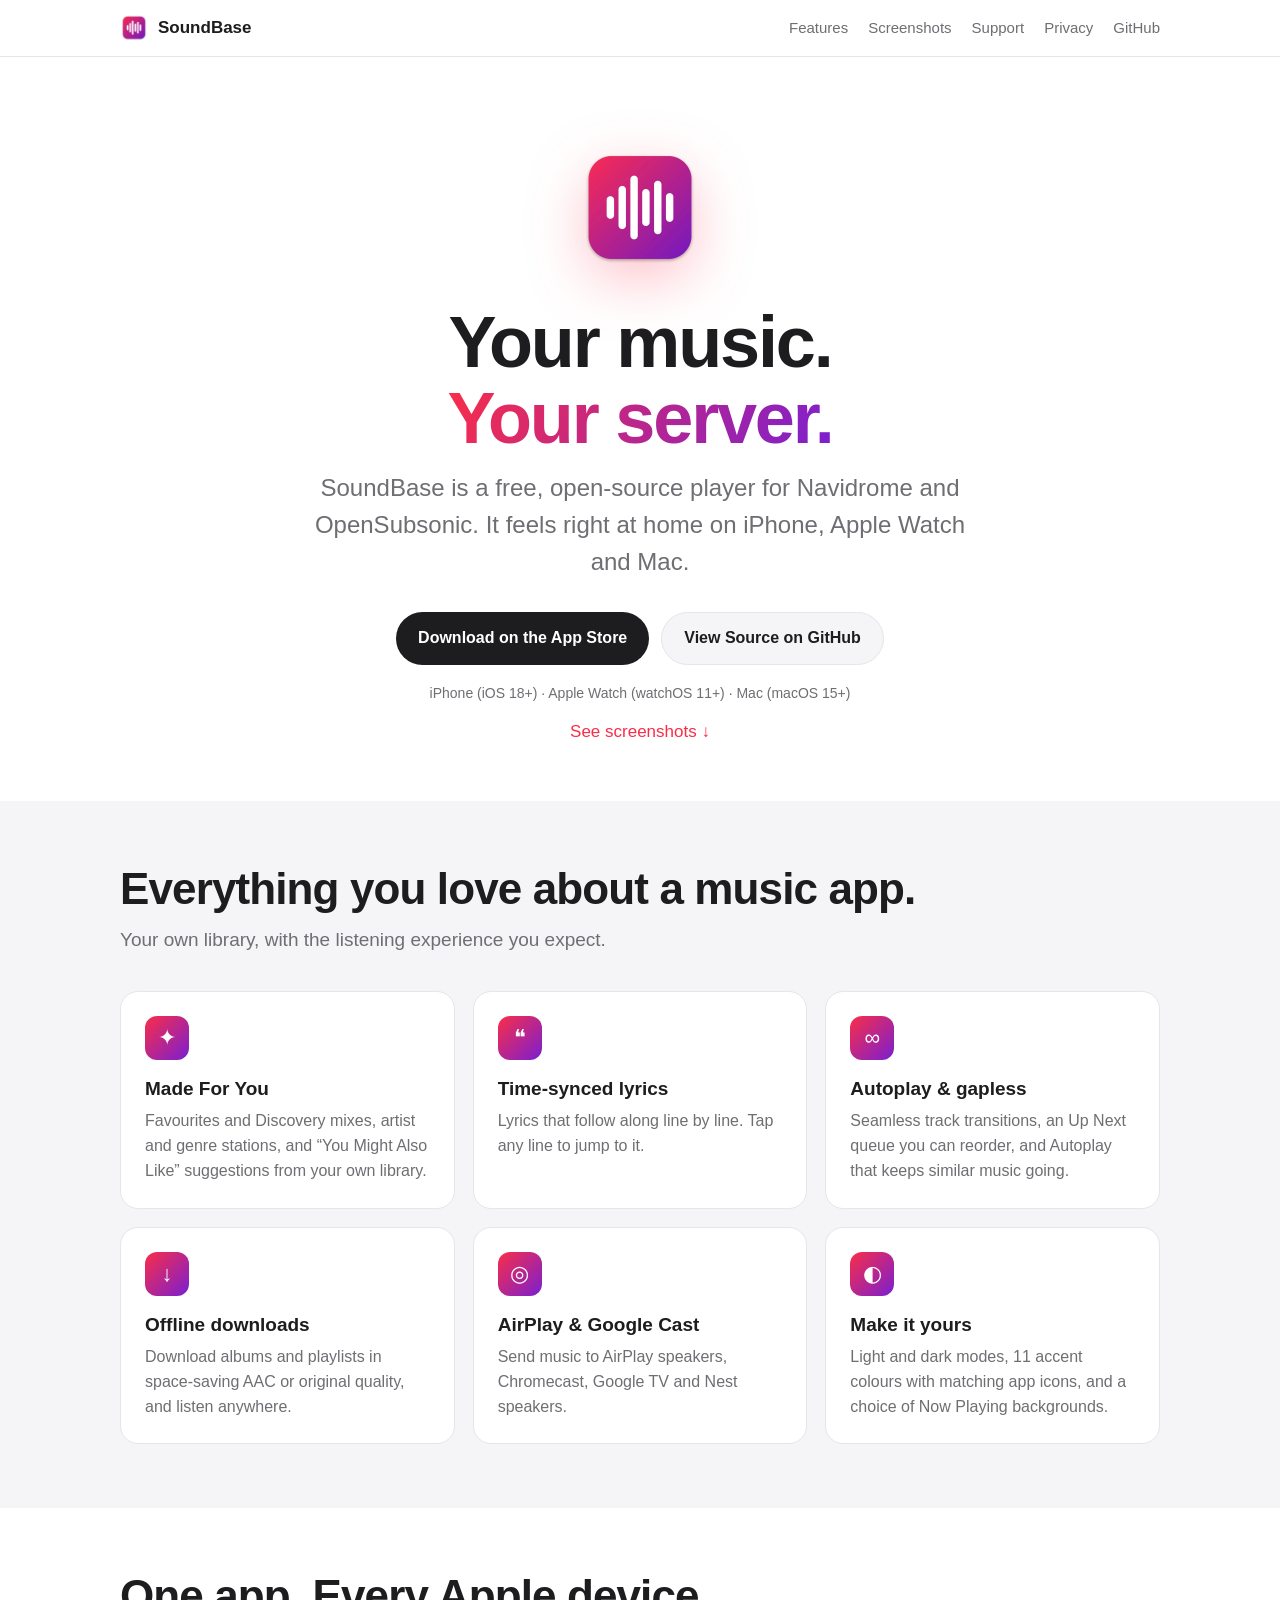
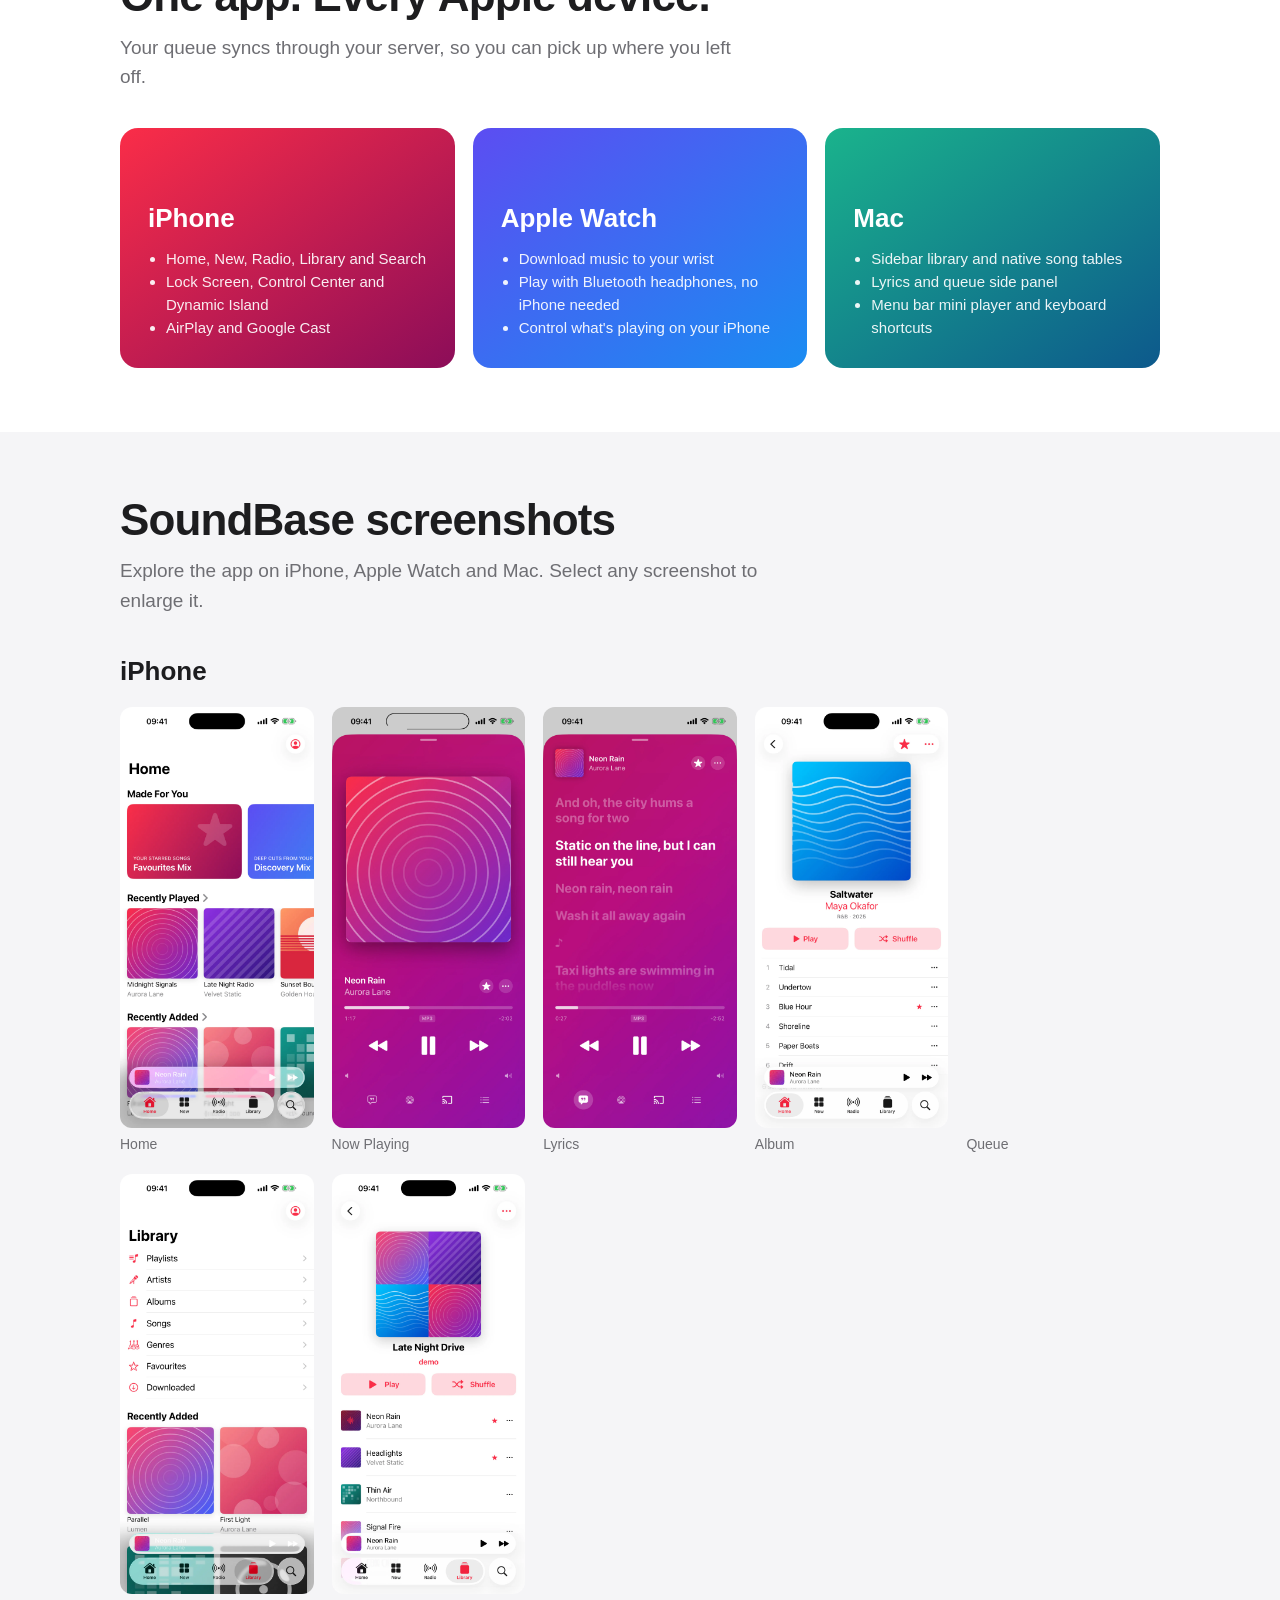
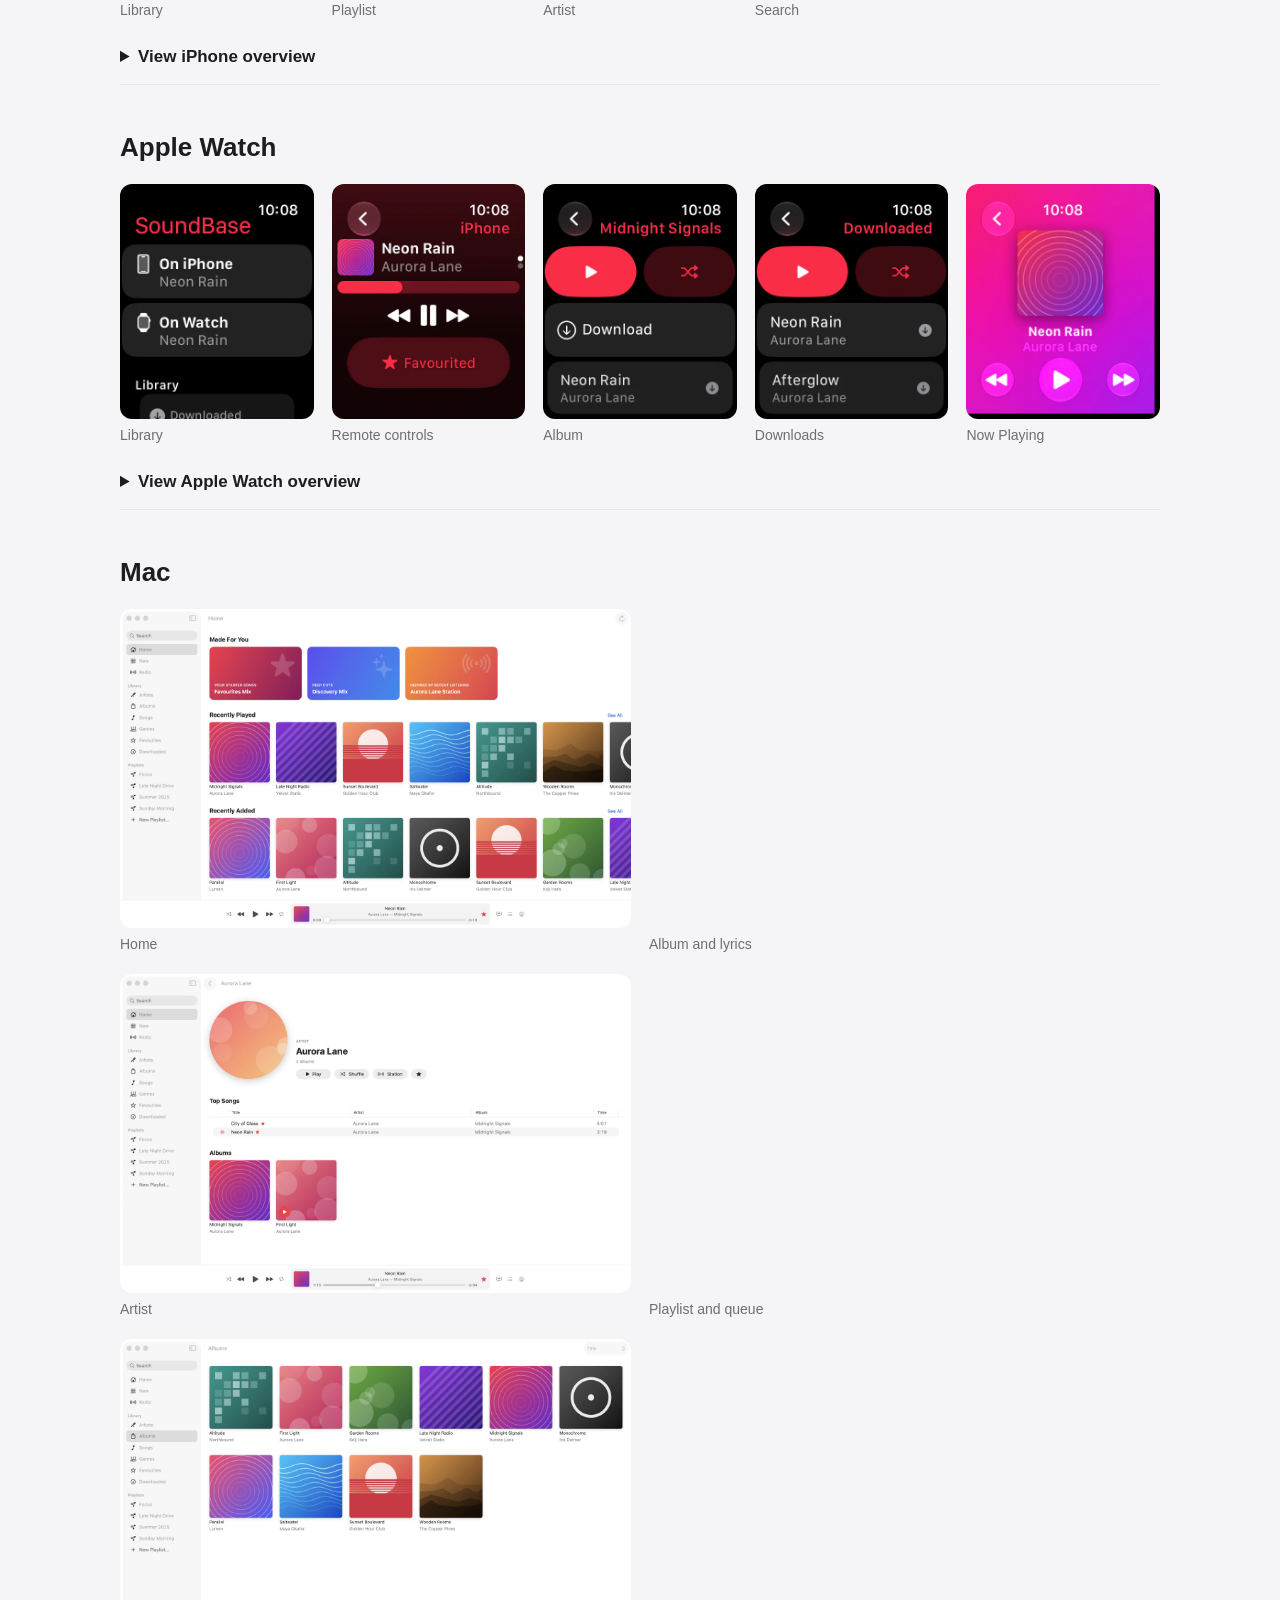
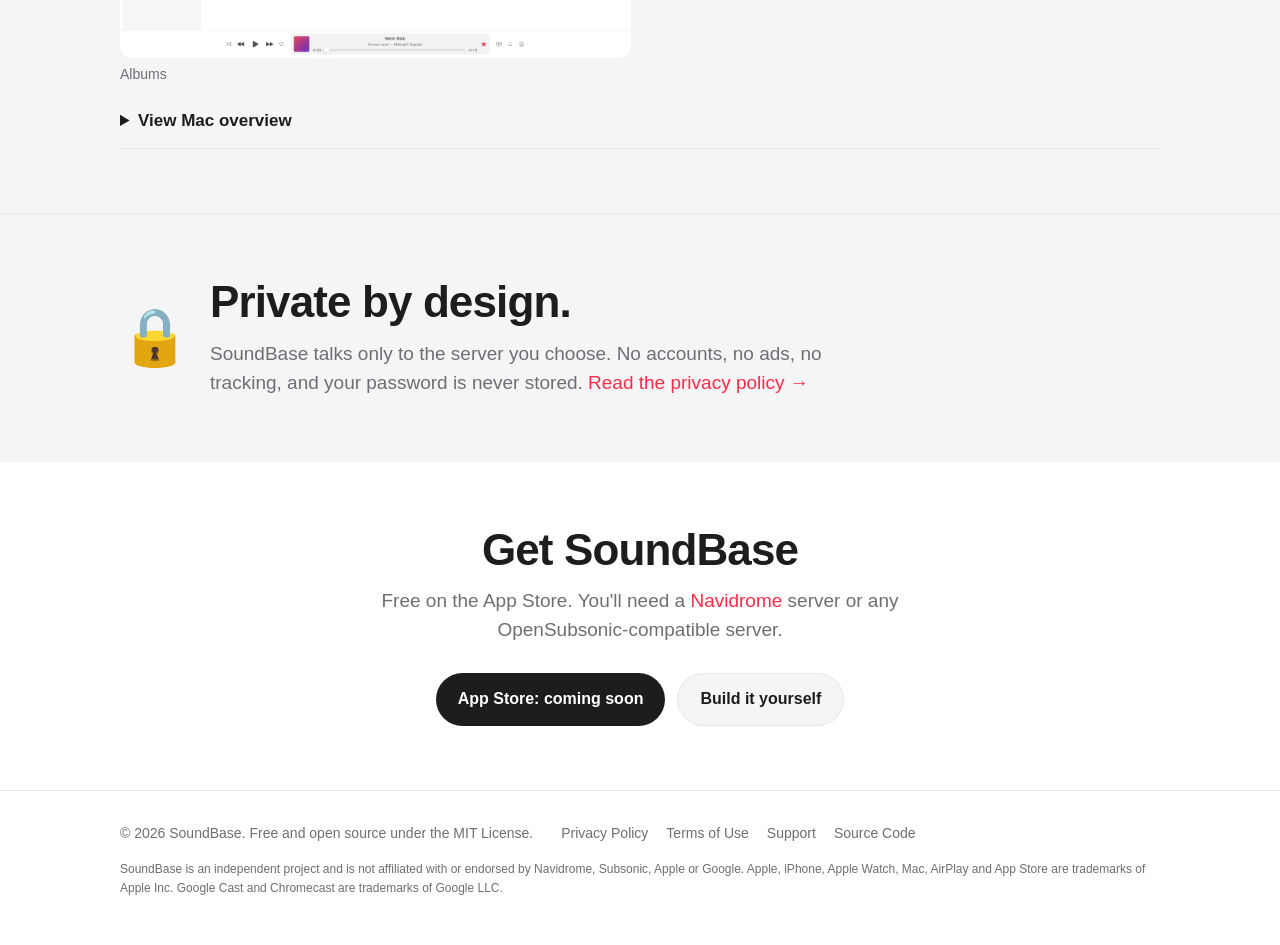
==== docs/index.html @ 0d31685b "Add SoundBase screenshots to the GitHub Pages site" ====
<!doctype html>
<html lang="en">
<head>
<meta charset="utf-8">
<meta name="viewport" content="width=device-width, initial-scale=1">
<title>SoundBase — Your Navidrome music, beautifully</title>
<meta name="description" content="A free, open-source music player for Navidrome and OpenSubsonic servers on iPhone, Apple Watch and Mac.">
<meta property="og:title" content="SoundBase — Your Navidrome music, beautifully">
<meta property="og:description" content="A free, open-source music player for Navidrome and OpenSubsonic servers on iPhone, Apple Watch and Mac.">
<meta property="og:image" content="assets/icon.png">
<link rel="icon" href="assets/favicon.png">
<link rel="apple-touch-icon" href="assets/icon.png">
<link rel="stylesheet" href="assets/style.css">
</head>
<body>
<header class="nav"><div class="wrap">
  <a class="brand" href="index.html"><img src="assets/icon.png" alt="">SoundBase</a>
  <nav class="links">
    <a href="index.html#features" class="hide-sm">Features</a>
    <a href="index.html#screenshots" class="hide-sm">Screenshots</a>
    <a href="support.html">Support</a>
    <a href="privacy.html">Privacy</a>
    <a href="https://github.com/werket-werk/SoundBase">GitHub</a>
  </nav>
</div></header>
<main>

<section class="hero"><div class="wrap">
  <img class="app-icon" src="assets/icon.png" alt="SoundBase app icon">
  <h1>Your music.<br><span>Your server.</span></h1>
  <p class="lede">SoundBase is a free, open-source player for Navidrome and OpenSubsonic. It feels right at home on iPhone, Apple Watch and Mac.</p>
  <div class="buttons">
    <a class="btn primary" href="#download">Download on the App Store</a>
    <a class="btn secondary" href="https://github.com/werket-werk/SoundBase">View Source on GitHub</a>
  </div>
  <p class="platforms">iPhone (iOS 18+) · Apple Watch (watchOS 11+) · Mac (macOS 15+)</p>
  <a href="#screenshots">See screenshots ↓</a>
</div></section>

<section id="features" class="soft"><div class="wrap">
  <h2>Everything you love about a music app.</h2>
  <p class="section-lede">Your own library, with the listening experience you expect.</p>
  <div class="grid">
    <div class="card"><div class="ico">✦</div><h3>Made For You</h3><p>Favourites and Discovery mixes, artist and genre stations, and “You Might Also Like” suggestions from your own library.</p></div>
    <div class="card"><div class="ico">❝</div><h3>Time-synced lyrics</h3><p>Lyrics that follow along line by line. Tap any line to jump to it.</p></div>
    <div class="card"><div class="ico">∞</div><h3>Autoplay &amp; gapless</h3><p>Seamless track transitions, an Up Next queue you can reorder, and Autoplay that keeps similar music going.</p></div>
    <div class="card"><div class="ico">↓</div><h3>Offline downloads</h3><p>Download albums and playlists in space-saving AAC or original quality, and listen anywhere.</p></div>
    <div class="card"><div class="ico">◎</div><h3>AirPlay &amp; Google Cast</h3><p>Send music to AirPlay speakers, Chromecast, Google TV and Nest speakers.</p></div>
    <div class="card"><div class="ico">◐</div><h3>Make it yours</h3><p>Light and dark modes, 11 accent colours with matching app icons, and a choice of Now Playing backgrounds.</p></div>
  </div>
</div></section>

<section><div class="wrap">
  <h2>One app. Every Apple device.</h2>
  <p class="section-lede">Your queue syncs through your server, so you can pick up where you left off.</p>
  <div class="devices">
    <div class="device phone"><h3>iPhone</h3><ul><li>Home, New, Radio, Library and Search</li><li>Lock Screen, Control Center and Dynamic Island</li><li>AirPlay and Google Cast</li></ul></div>
    <div class="device watch"><h3>Apple Watch</h3><ul><li>Download music to your wrist</li><li>Play with Bluetooth headphones, no iPhone needed</li><li>Control what's playing on your iPhone</li></ul></div>
    <div class="device mac"><h3>Mac</h3><ul><li>Sidebar library and native song tables</li><li>Lyrics and queue side panel</li><li>Menu bar mini player and keyboard shortcuts</li></ul></div>
  </div>
</div></section>

<section id="screenshots" class="soft"><div class="wrap">
  <h2>SoundBase screenshots</h2>
  <p class="section-lede">Explore the app on iPhone, Apple Watch and Mac. Select any screenshot to enlarge it.</p>
  <div class="screenshot-group">
    <h3>iPhone</h3>
    <div class="screenshot-grid screenshot-iphone">
      <figure>
        <a href="assets/screenshots/iphone/01-home.webp" aria-label="Enlarge Home on iPhone"><img src="assets/screenshots/iphone/01-home.webp" width="1320" height="2868" alt="Home on iPhone" loading="lazy" decoding="async"></a>
        <figcaption>Home</figcaption>
      </figure>
      <figure>
        <a href="assets/screenshots/iphone/02-now-playing.webp" aria-label="Enlarge Now Playing on iPhone"><img src="assets/screenshots/iphone/02-now-playing.webp" width="1320" height="2868" alt="Now Playing on iPhone" loading="lazy" decoding="async"></a>
        <figcaption>Now Playing</figcaption>
      </figure>
      <figure>
        <a href="assets/screenshots/iphone/03-lyrics.webp" aria-label="Enlarge Lyrics on iPhone"><img src="assets/screenshots/iphone/03-lyrics.webp" width="1320" height="2868" alt="Lyrics on iPhone" loading="lazy" decoding="async"></a>
        <figcaption>Lyrics</figcaption>
      </figure>
      <figure>
        <a href="assets/screenshots/iphone/04-album.webp" aria-label="Enlarge Album on iPhone"><img src="assets/screenshots/iphone/04-album.webp" width="1320" height="2868" alt="Album on iPhone" loading="lazy" decoding="async"></a>
        <figcaption>Album</figcaption>
      </figure>
      <figure>
        <a href="assets/screenshots/iphone/05-queue.webp" aria-label="Enlarge Queue on iPhone"><img src="assets/screenshots/iphone/05-queue.webp" width="1320" height="2868" alt="Queue on iPhone" loading="lazy" decoding="async"></a>
        <figcaption>Queue</figcaption>
      </figure>
      <figure>
        <a href="assets/screenshots/iphone/06-library.webp" aria-label="Enlarge Library on iPhone"><img src="assets/screenshots/iphone/06-library.webp" width="1320" height="2868" alt="Library on iPhone" loading="lazy" decoding="async"></a>
        <figcaption>Library</figcaption>
      </figure>
      <figure>
        <a href="assets/screenshots/iphone/07-playlist.webp" aria-label="Enlarge Playlist on iPhone"><img src="assets/screenshots/iphone/07-playlist.webp" width="1320" height="2868" alt="Playlist on iPhone" loading="lazy" decoding="async"></a>
        <figcaption>Playlist</figcaption>
      </figure>
      <figure>
        <a href="assets/screenshots/iphone/08-artist.webp" aria-label="Enlarge Artist on iPhone"><img src="assets/screenshots/iphone/08-artist.webp" width="1320" height="2868" alt="Artist on iPhone" loading="lazy" decoding="async"></a>
        <figcaption>Artist</figcaption>
      </figure>
      <figure>
        <a href="assets/screenshots/iphone/09-search.webp" aria-label="Enlarge Search on iPhone"><img src="assets/screenshots/iphone/09-search.webp" width="1320" height="2868" alt="Search on iPhone" loading="lazy" decoding="async"></a>
        <figcaption>Search</figcaption>
      </figure>
    </div>
    <details class="screenshot-overview">
      <summary>View iPhone overview</summary>
      <img src="assets/screenshots/iphone-overview.webp" width="1470" height="1278" alt="Combined preview of SoundBase on iPhone" loading="lazy" decoding="async">
    </details>
  </div>
  <div class="screenshot-group">
    <h3>Apple Watch</h3>
    <div class="screenshot-grid screenshot-watch">
      <figure>
        <a href="assets/screenshots/watch/01-library.webp" aria-label="Enlarge Library on Apple Watch"><img src="assets/screenshots/watch/01-library.webp" width="422" height="514" alt="Library on Apple Watch" loading="lazy" decoding="async"></a>
        <figcaption>Library</figcaption>
      </figure>
      <figure>
        <a href="assets/screenshots/watch/02-remote.webp" aria-label="Enlarge Remote controls on Apple Watch"><img src="assets/screenshots/watch/02-remote.webp" width="422" height="514" alt="Remote controls on Apple Watch" loading="lazy" decoding="async"></a>
        <figcaption>Remote controls</figcaption>
      </figure>
      <figure>
        <a href="assets/screenshots/watch/03-album.webp" aria-label="Enlarge Album on Apple Watch"><img src="assets/screenshots/watch/03-album.webp" width="422" height="514" alt="Album on Apple Watch" loading="lazy" decoding="async"></a>
        <figcaption>Album</figcaption>
      </figure>
      <figure>
        <a href="assets/screenshots/watch/04-downloaded.webp" aria-label="Enlarge Downloads on Apple Watch"><img src="assets/screenshots/watch/04-downloaded.webp" width="422" height="514" alt="Downloads on Apple Watch" loading="lazy" decoding="async"></a>
        <figcaption>Downloads</figcaption>
      </figure>
      <figure>
        <a href="assets/screenshots/watch/05-now-playing.webp" aria-label="Enlarge Now Playing on Apple Watch"><img src="assets/screenshots/watch/05-now-playing.webp" width="422" height="514" alt="Now Playing on Apple Watch" loading="lazy" decoding="async"></a>
        <figcaption>Now Playing</figcaption>
      </figure>
    </div>
    <details class="screenshot-overview">
      <summary>View Apple Watch overview</summary>
      <img src="assets/screenshots/watch-overview.webp" width="2110" height="514" alt="Combined preview of SoundBase on Apple Watch" loading="lazy" decoding="async">
    </details>
  </div>
  <div class="screenshot-group">
    <h3>Mac</h3>
    <div class="screenshot-grid screenshot-mac">
      <figure>
        <a href="assets/screenshots/mac/01-home.webp" aria-label="Enlarge Home on Mac"><img src="assets/screenshots/mac/01-home.webp" width="2880" height="1800" alt="Home on Mac" loading="lazy" decoding="async"></a>
        <figcaption>Home</figcaption>
      </figure>
      <figure>
        <a href="assets/screenshots/mac/02-album-lyrics.webp" aria-label="Enlarge Album and lyrics on Mac"><img src="assets/screenshots/mac/02-album-lyrics.webp" width="2880" height="1800" alt="Album and lyrics on Mac" loading="lazy" decoding="async"></a>
        <figcaption>Album and lyrics</figcaption>
      </figure>
      <figure>
        <a href="assets/screenshots/mac/03-artist.webp" aria-label="Enlarge Artist on Mac"><img src="assets/screenshots/mac/03-artist.webp" width="2880" height="1800" alt="Artist on Mac" loading="lazy" decoding="async"></a>
        <figcaption>Artist</figcaption>
      </figure>
      <figure>
        <a href="assets/screenshots/mac/04-playlist-queue.webp" aria-label="Enlarge Playlist and queue on Mac"><img src="assets/screenshots/mac/04-playlist-queue.webp" width="2880" height="1800" alt="Playlist and queue on Mac" loading="lazy" decoding="async"></a>
        <figcaption>Playlist and queue</figcaption>
      </figure>
      <figure>
        <a href="assets/screenshots/mac/05-albums.webp" aria-label="Enlarge Albums on Mac"><img src="assets/screenshots/mac/05-albums.webp" width="2880" height="1800" alt="Albums on Mac" loading="lazy" decoding="async"></a>
        <figcaption>Albums</figcaption>
      </figure>
    </div>
    <details class="screenshot-overview">
      <summary>View Mac overview</summary>
      <img src="assets/screenshots/mac-overview.webp" width="1920" height="1200" alt="Combined preview of SoundBase on Mac" loading="lazy" decoding="async">
    </details>
  </div>
</div></section>

<section class="soft"><div class="wrap privacy-banner">
  <div class="big">🔒</div>
  <div>
    <h2>Private by design.</h2>
    <p class="section-lede" style="margin:0">SoundBase talks only to the server you choose. No accounts, no ads, no tracking, and your password is never stored. <a href="privacy.html">Read the privacy policy →</a></p>
  </div>
</div></section>

<section id="download"><div class="wrap" style="text-align:center">
  <h2>Get SoundBase</h2>
  <p class="section-lede" style="margin:0 auto 28px">Free on the App Store. You'll need a <a href="https://www.navidrome.org">Navidrome</a> server or any OpenSubsonic-compatible server.</p>
  <div class="buttons">
    <a class="btn primary" href="#download">App Store: coming soon</a>
    <a class="btn secondary" href="https://github.com/werket-werk/SoundBase">Build it yourself</a>
  </div>
</div></section>

</main>
<footer><div class="wrap">
  <span>© 2026 SoundBase. Free and open source under the MIT License.</span>
  <span class="links"><a href="privacy.html">Privacy Policy</a><a href="terms.html">Terms of Use</a><a href="support.html">Support</a><a href="https://github.com/werket-werk/SoundBase">Source Code</a></span>
  <span class="fine">SoundBase is an independent project and is not affiliated with or endorsed by Navidrome, Subsonic, Apple or Google. Apple, iPhone, Apple Watch, Mac, AirPlay and App Store are trademarks of Apple Inc. Google Cast and Chromecast are trademarks of Google LLC.</span>
</div></footer>
</body>
</html>
---- docs/assets/style.css ----
:root {
  --bg: #ffffff;
  --bg-soft: #f5f5f7;
  --text: #1d1d1f;
  --muted: #6e6e73;
  --line: #e5e5ea;
  --accent: #fa2d48;
  --accent-2: #7a1fd1;
  --card: #ffffff;
  --radius: 18px;
  --max: 1080px;
}
@media (prefers-color-scheme: dark) {
  :root:not([data-theme="light"]) {
    --bg: #000000;
    --bg-soft: #111113;
    --text: #f5f5f7;
    --muted: #a1a1a6;
    --line: #2c2c2e;
    --card: #1c1c1e;
  }
}
* { box-sizing: border-box; }
html { -webkit-text-size-adjust: 100%; }
body {
  margin: 0;
  background: var(--bg);
  color: var(--text);
  font: 17px/1.55 -apple-system, BlinkMacSystemFont, "SF Pro Text", "Inter", "Segoe UI", Roboto, sans-serif;
}
a { color: var(--accent); text-decoration: none; }
a:hover { text-decoration: underline; }
.wrap { max-width: var(--max); margin: 0 auto; padding: 0 20px; }

/* Nav */
.nav { position: sticky; top: 0; z-index: 10; backdrop-filter: saturate(180%) blur(20px); background: color-mix(in srgb, var(--bg) 80%, transparent); border-bottom: 1px solid var(--line); }
.nav .wrap { display: flex; align-items: center; gap: 24px; height: 56px; }
.brand { display: flex; align-items: center; gap: 10px; font-weight: 700; color: var(--text); }
.brand img { width: 28px; height: 28px; }
.nav .links { margin-left: auto; display: flex; gap: 20px; font-size: 15px; }
.nav .links a { color: var(--muted); }
.nav .links a:hover { color: var(--text); text-decoration: none; }

/* Hero */
.hero { text-align: center; padding: 88px 0 56px; }
.hero img.app-icon { width: 128px; height: 128px; filter: drop-shadow(0 18px 30px rgba(250, 45, 72, .3)); }
.hero h1 { font-size: clamp(40px, 7vw, 72px); line-height: 1.05; letter-spacing: -0.03em; margin: 24px 0 12px; }
.hero h1 span { background: linear-gradient(120deg, var(--accent), var(--accent-2)); -webkit-background-clip: text; background-clip: text; color: transparent; }
.hero p.lede { font-size: clamp(19px, 2.4vw, 24px); color: var(--muted); max-width: 680px; margin: 0 auto 32px; }
.buttons { display: flex; gap: 12px; justify-content: center; flex-wrap: wrap; }
.btn { display: inline-flex; align-items: center; gap: 8px; padding: 13px 22px; border-radius: 999px; font-weight: 600; font-size: 16px; }
.btn.primary { background: var(--text); color: var(--bg); }
.btn.secondary { background: var(--bg-soft); color: var(--text); border: 1px solid var(--line); }
.btn:hover { text-decoration: none; opacity: .9; }
.platforms { margin-top: 18px; color: var(--muted); font-size: 14px; }

/* Sections */
section { padding: 64px 0; }
section.soft { background: var(--bg-soft); }
h2 { font-size: clamp(30px, 4vw, 44px); letter-spacing: -0.02em; line-height: 1.1; margin: 0 0 12px; }
.section-lede { color: var(--muted); font-size: 19px; max-width: 640px; margin: 0 0 36px; }
.grid { display: grid; gap: 18px; grid-template-columns: repeat(auto-fit, minmax(260px, 1fr)); }
.card { background: var(--card); border: 1px solid var(--line); border-radius: var(--radius); padding: 24px; }
.card .ico { width: 44px; height: 44px; border-radius: 12px; display: grid; place-items: center; font-size: 22px; color: #fff; background: linear-gradient(135deg, var(--accent), var(--accent-2)); margin-bottom: 14px; }
.card h3 { margin: 0 0 6px; font-size: 19px; }
.card p { margin: 0; color: var(--muted); font-size: 16px; }

.devices { display: grid; gap: 18px; grid-template-columns: repeat(auto-fit, minmax(300px, 1fr)); }
.device { border-radius: var(--radius); padding: 28px; color: #fff; min-height: 240px; display: flex; flex-direction: column; justify-content: flex-end; }
.device h3 { font-size: 26px; margin: 0 0 8px; }
.device ul { margin: 0; padding-left: 18px; opacity: .92; font-size: 15px; }
.device.phone { background: linear-gradient(145deg, #fa2d48, #8c0d59); }
.device.watch { background: linear-gradient(145deg, #5c4df2, #1a8cf2); }
.device.mac { background: linear-gradient(145deg, #1ab38c, #0d598c); }

/* Screenshots */
#screenshots { scroll-margin-top: 56px; }
#screenshots + .soft { border-top: 1px solid var(--line); }
.screenshot-group + .screenshot-group { margin-top: 42px; }
.screenshot-group h3 { font-size: 26px; margin: 0 0 16px; }
.screenshot-grid { display: grid; gap: 18px; }
.screenshot-iphone, .screenshot-watch { grid-template-columns: repeat(5, minmax(0, 1fr)); }
.screenshot-mac { grid-template-columns: repeat(2, minmax(0, 1fr)); }
.screenshot-grid figure { margin: 0; }
.screenshot-grid a { display: block; border-radius: 12px; }
.screenshot-grid a:focus-visible { outline: 3px solid var(--accent); outline-offset: 3px; }
.screenshot-grid img, .screenshot-overview img { display: block; width: 100%; height: auto; border-radius: 12px; }
.screenshot-grid figcaption { color: var(--muted); font-size: 14px; margin-top: 6px; }
.screenshot-overview { margin-top: 8px; }
.screenshot-overview img { margin-top: 12px; }

.privacy-banner { display: flex; gap: 20px; align-items: center; flex-wrap: wrap; }
.privacy-banner .big { font-size: 56px; }

/* Docs pages */
.doc { padding: 56px 0 80px; }
.doc .wrap { max-width: 760px; }
.doc h1 { font-size: clamp(34px, 5vw, 48px); letter-spacing: -0.02em; margin: 0 0 6px; }
.doc .updated { color: var(--muted); margin: 0 0 32px; }
.doc h2 { font-size: 24px; margin: 36px 0 10px; }
.doc h3 { font-size: 19px; margin: 24px 0 8px; }
.doc p, .doc li { color: var(--text); }
.doc ul { padding-left: 22px; }
.doc table { width: 100%; border-collapse: collapse; font-size: 15px; margin: 12px 0; display: block; overflow-x: auto; }
.doc th, .doc td { text-align: left; padding: 10px 12px; border-bottom: 1px solid var(--line); vertical-align: top; }
.doc th { background: var(--bg-soft); }
.callout { background: var(--bg-soft); border: 1px solid var(--line); border-radius: 14px; padding: 16px 18px; margin: 18px 0; }
details { border-bottom: 1px solid var(--line); padding: 14px 0; }
summary { cursor: pointer; font-weight: 600; }
details p { color: var(--muted); margin: 10px 0 0; }

footer { border-top: 1px solid var(--line); padding: 32px 0 48px; color: var(--muted); font-size: 14px; }
footer .wrap { display: flex; gap: 16px 28px; flex-wrap: wrap; align-items: center; }
footer .links { display: flex; gap: 18px; flex-wrap: wrap; }
footer a { color: var(--muted); }
footer .fine { width: 100%; font-size: 12px; }

@media (max-width: 640px) {
  .nav .links { gap: 14px; font-size: 14px; }
  .nav .links .hide-sm { display: none; }
  .hero { padding: 56px 0 40px; }
  section { padding: 48px 0; }
  .screenshot-iphone, .screenshot-watch { grid-template-columns: repeat(2, minmax(0, 1fr)); }
  .screenshot-mac { grid-template-columns: minmax(0, 1fr); }
}
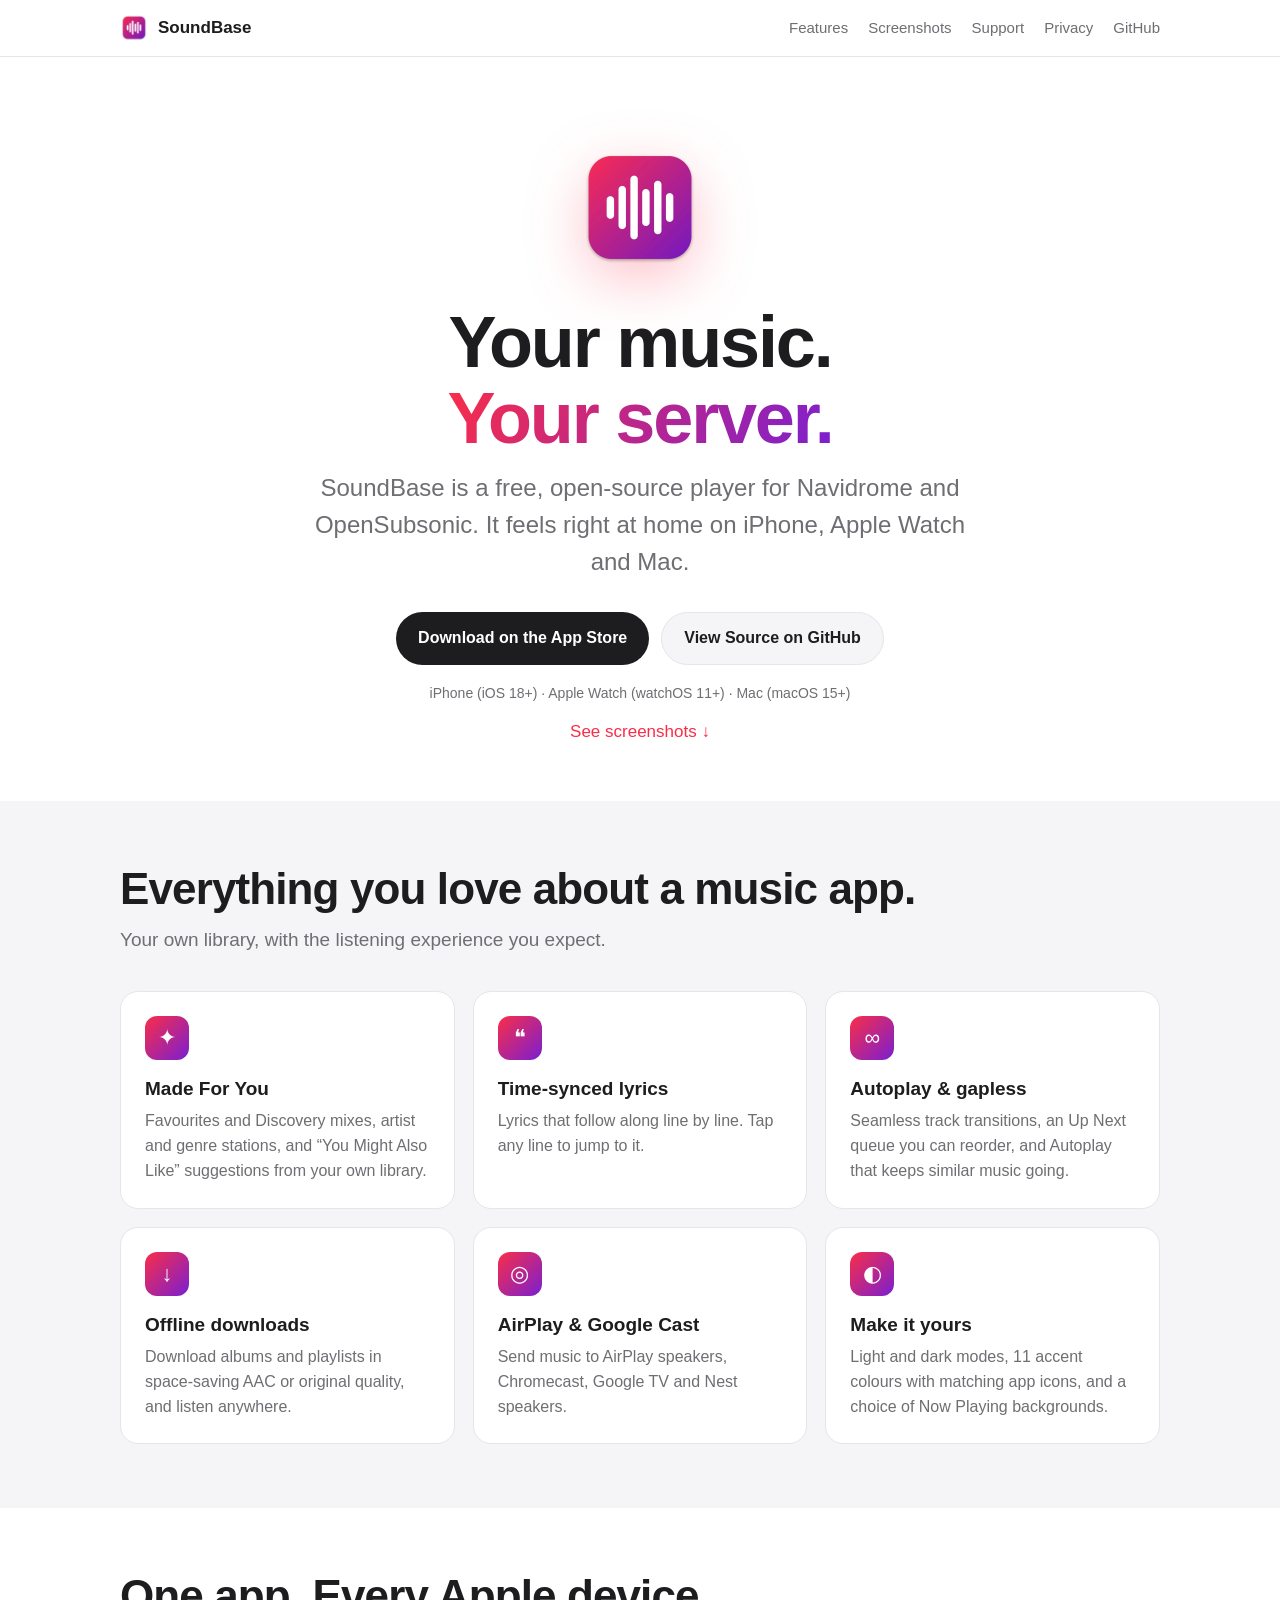
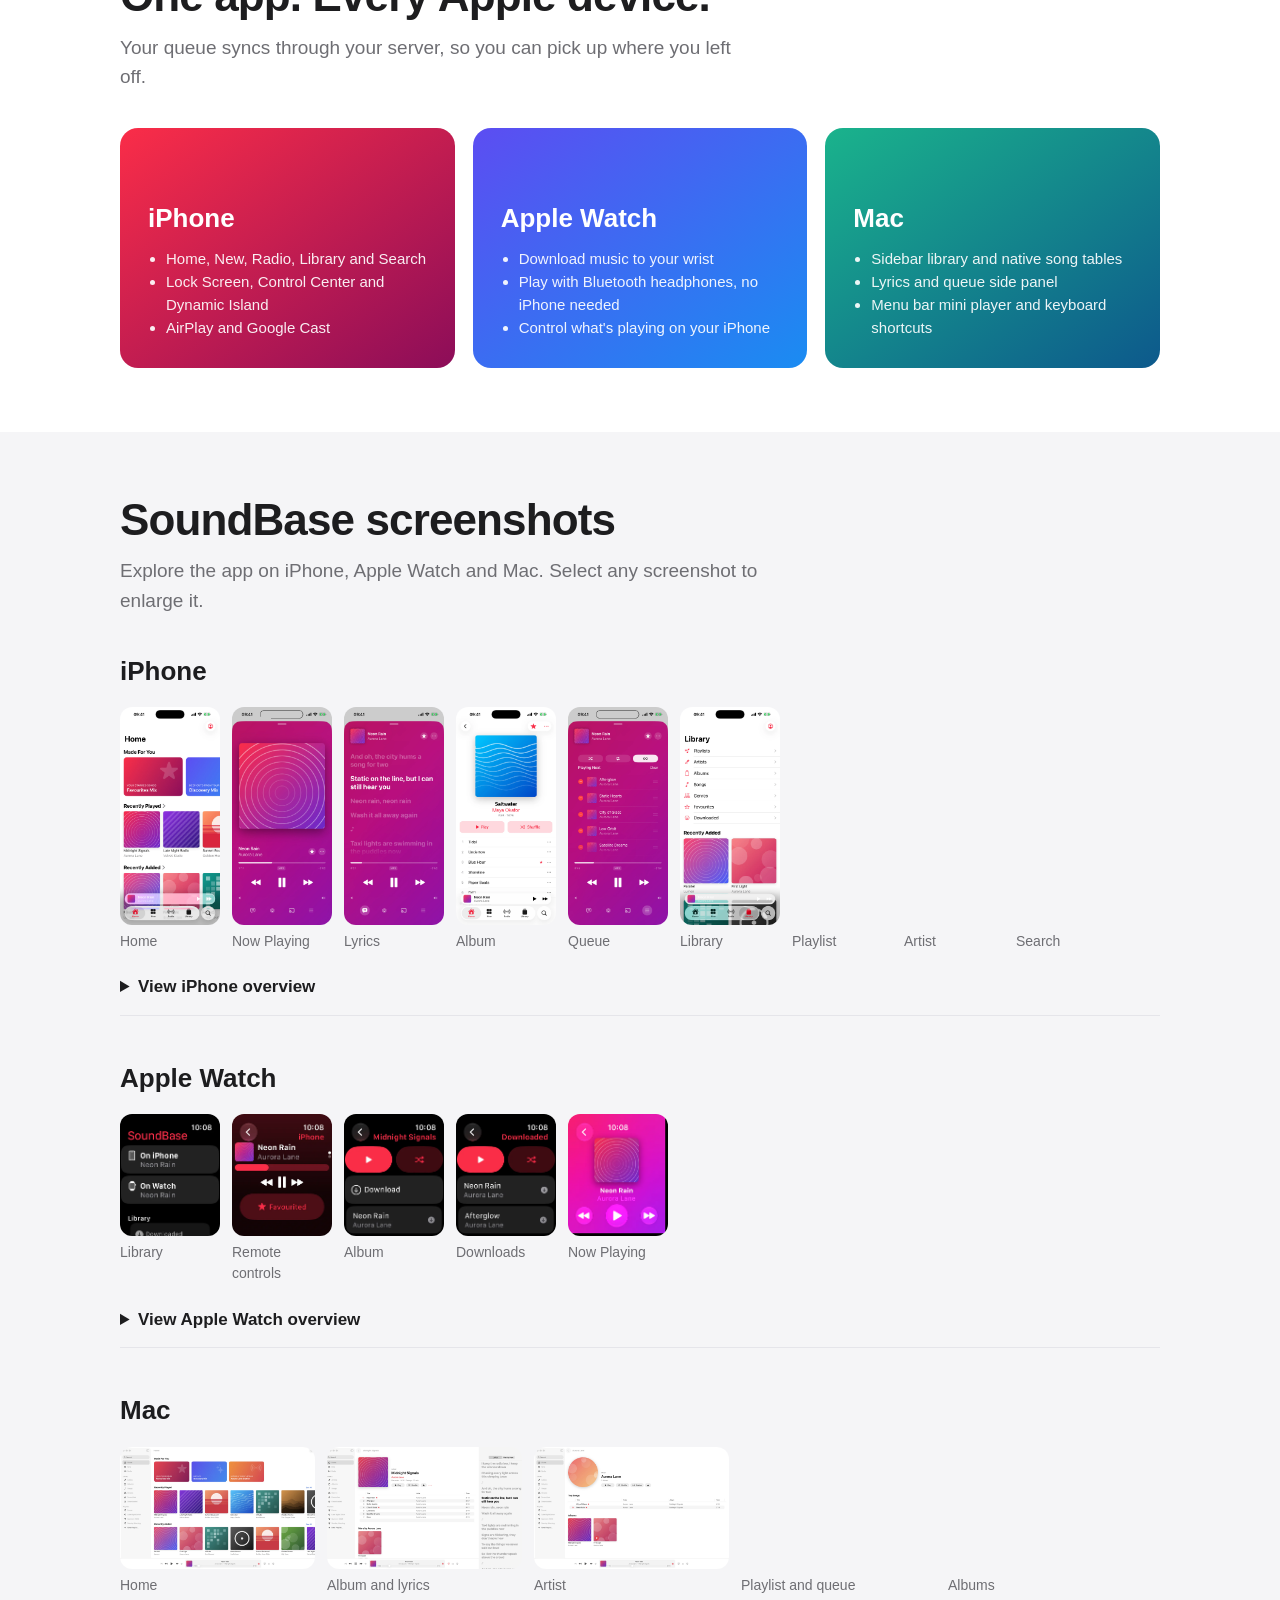
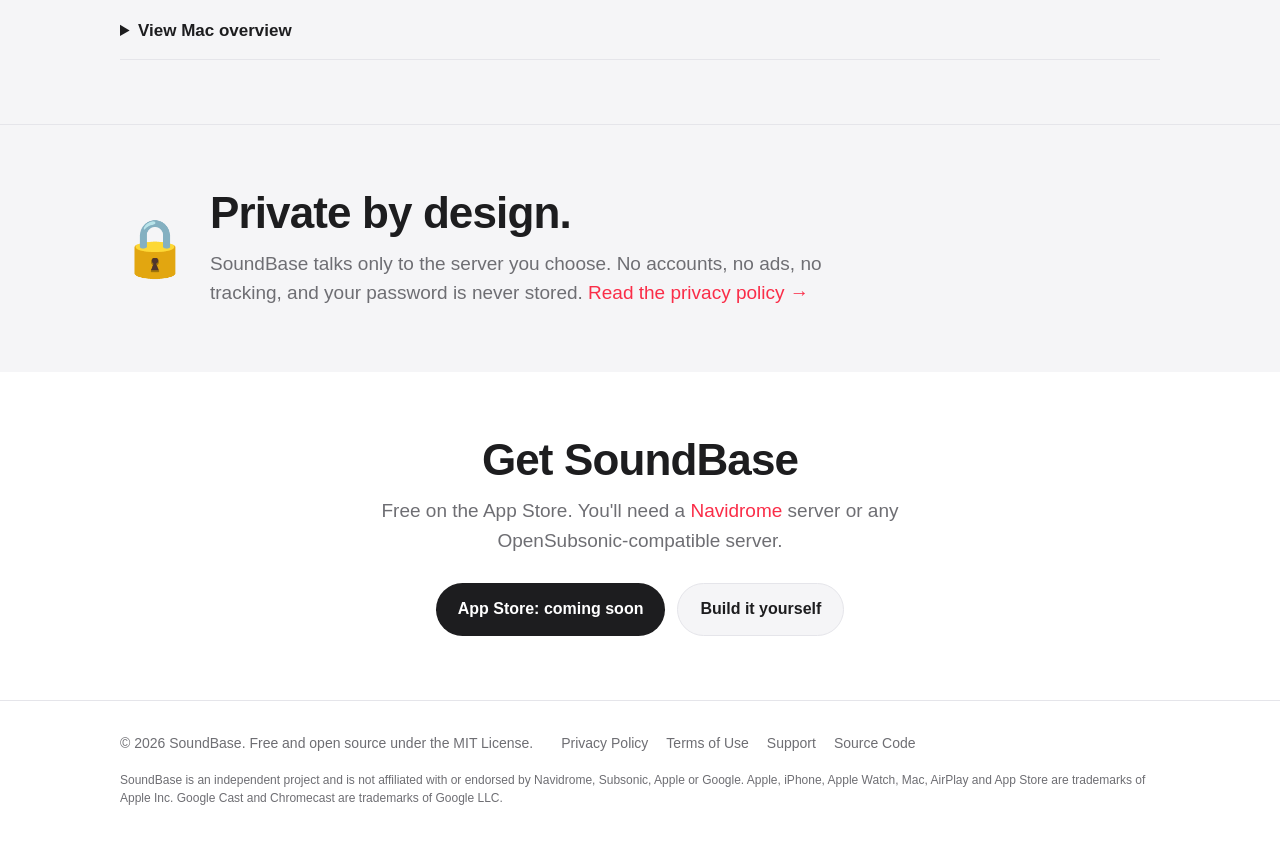
==== commit ad876e50: "Use compact thumbnails in the screenshot gallery" ====
--- a/docs/index.html
+++ b/docs/index.html
@@ -105,7 +105,7 @@
     </div>
     <details class="screenshot-overview">
       <summary>View iPhone overview</summary>
-      <img src="assets/screenshots/iphone-overview.webp" width="1470" height="1278" alt="Combined preview of SoundBase on iPhone" loading="lazy" decoding="async">
+      <a href="assets/screenshots/iphone-overview.webp" aria-label="Enlarge iPhone overview"><img src="assets/screenshots/iphone-overview.webp" width="1470" height="1278" alt="Combined preview of SoundBase on iPhone" loading="lazy" decoding="async"></a>
     </details>
   </div>
   <div class="screenshot-group">
@@ -134,7 +134,7 @@
     </div>
     <details class="screenshot-overview">
       <summary>View Apple Watch overview</summary>
-      <img src="assets/screenshots/watch-overview.webp" width="2110" height="514" alt="Combined preview of SoundBase on Apple Watch" loading="lazy" decoding="async">
+      <a href="assets/screenshots/watch-overview.webp" aria-label="Enlarge Apple Watch overview"><img src="assets/screenshots/watch-overview.webp" width="2110" height="514" alt="Combined preview of SoundBase on Apple Watch" loading="lazy" decoding="async"></a>
     </details>
   </div>
   <div class="screenshot-group">
@@ -163,7 +163,7 @@
     </div>
     <details class="screenshot-overview">
       <summary>View Mac overview</summary>
-      <img src="assets/screenshots/mac-overview.webp" width="1920" height="1200" alt="Combined preview of SoundBase on Mac" loading="lazy" decoding="async">
+      <a href="assets/screenshots/mac-overview.webp" aria-label="Enlarge Mac overview"><img src="assets/screenshots/mac-overview.webp" width="1920" height="1200" alt="Combined preview of SoundBase on Mac" loading="lazy" decoding="async"></a>
     </details>
   </div>
 </div></section>
--- a/docs/assets/style.css
+++ b/docs/assets/style.css
@@ -78,16 +78,18 @@
 #screenshots + .soft { border-top: 1px solid var(--line); }
 .screenshot-group + .screenshot-group { margin-top: 42px; }
 .screenshot-group h3 { font-size: 26px; margin: 0 0 16px; }
-.screenshot-grid { display: grid; gap: 18px; }
-.screenshot-iphone, .screenshot-watch { grid-template-columns: repeat(5, minmax(0, 1fr)); }
-.screenshot-mac { grid-template-columns: repeat(2, minmax(0, 1fr)); }
+.screenshot-grid { display: grid; gap: 12px; }
+.screenshot-iphone, .screenshot-watch { grid-template-columns: repeat(auto-fill, 100px); }
+.screenshot-mac { grid-template-columns: repeat(auto-fill, clamp(128px, 35vw, 195px)); }
 .screenshot-grid figure { margin: 0; }
-.screenshot-grid a { display: block; border-radius: 12px; }
-.screenshot-grid a:focus-visible { outline: 3px solid var(--accent); outline-offset: 3px; }
-.screenshot-grid img, .screenshot-overview img { display: block; width: 100%; height: auto; border-radius: 12px; }
+.screenshot-grid a, .screenshot-overview a { display: block; border-radius: 12px; }
+#screenshots a:focus-visible { outline: 3px solid var(--accent); outline-offset: 3px; }
+#screenshots img { display: block; height: auto; border-radius: 12px; }
+.screenshot-grid img { width: 100%; }
 .screenshot-grid figcaption { color: var(--muted); font-size: 14px; margin-top: 6px; }
 .screenshot-overview { margin-top: 8px; }
-.screenshot-overview img { margin-top: 12px; }
+.screenshot-overview a { width: fit-content; max-width: 100%; margin-top: 12px; }
+.screenshot-overview img { max-width: min(100%, 480px); max-height: 260px; width: auto; }
 
 .privacy-banner { display: flex; gap: 20px; align-items: center; flex-wrap: wrap; }
 .privacy-banner .big { font-size: 56px; }
@@ -120,6 +122,4 @@
   .nav .links .hide-sm { display: none; }
   .hero { padding: 56px 0 40px; }
   section { padding: 48px 0; }
-  .screenshot-iphone, .screenshot-watch { grid-template-columns: repeat(2, minmax(0, 1fr)); }
-  .screenshot-mac { grid-template-columns: minmax(0, 1fr); }
 }
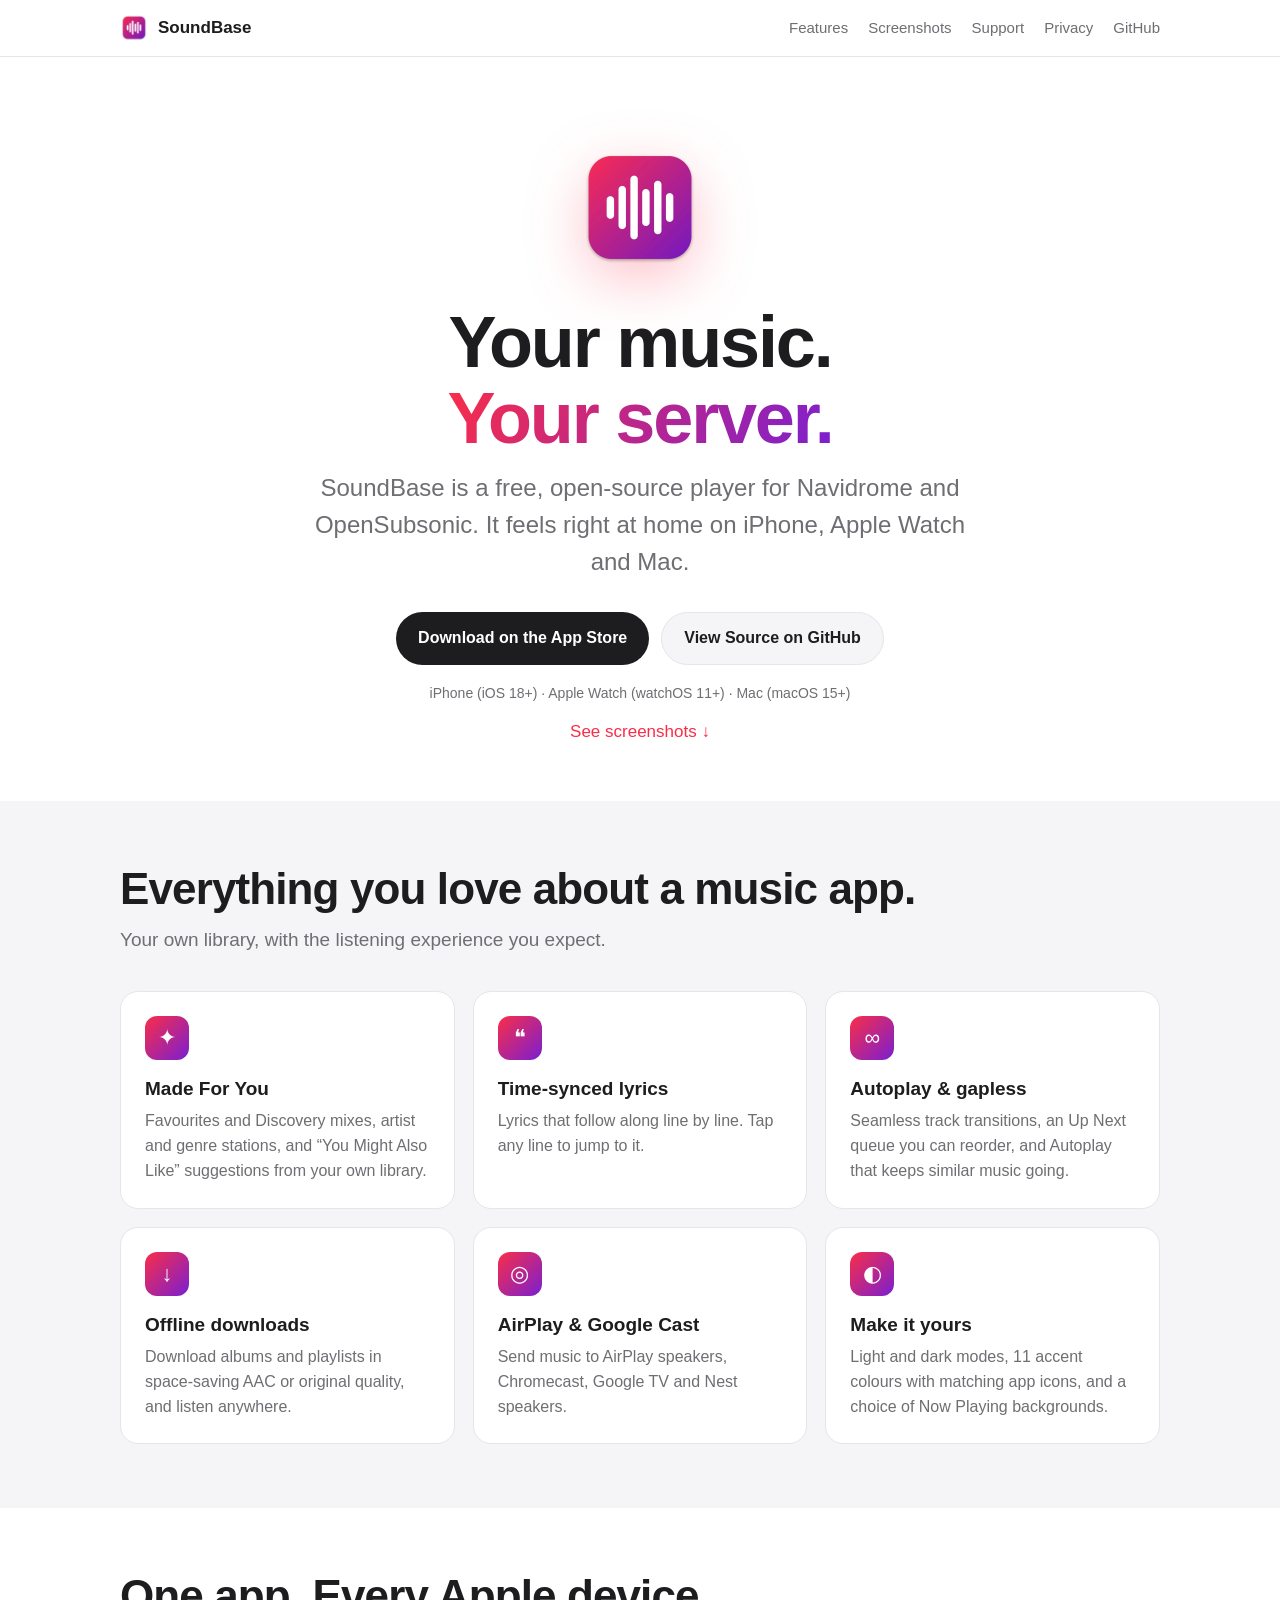
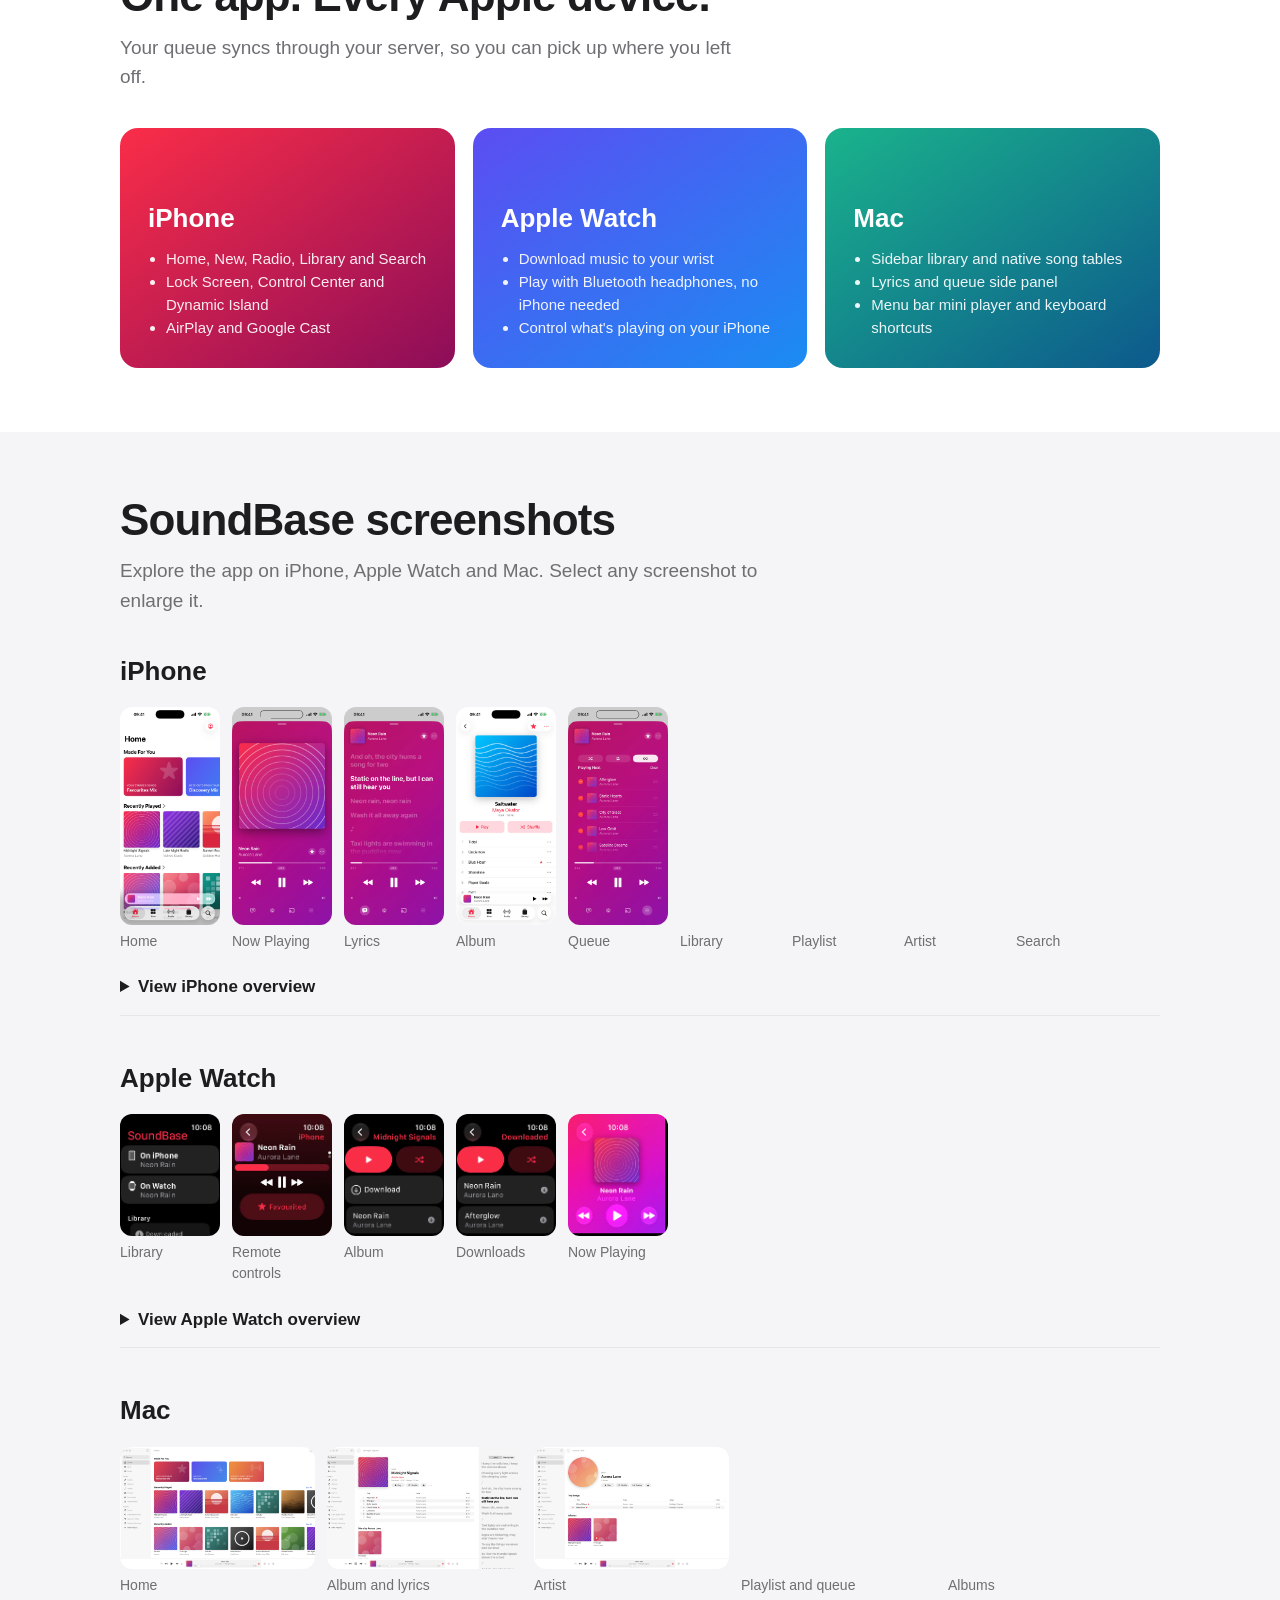
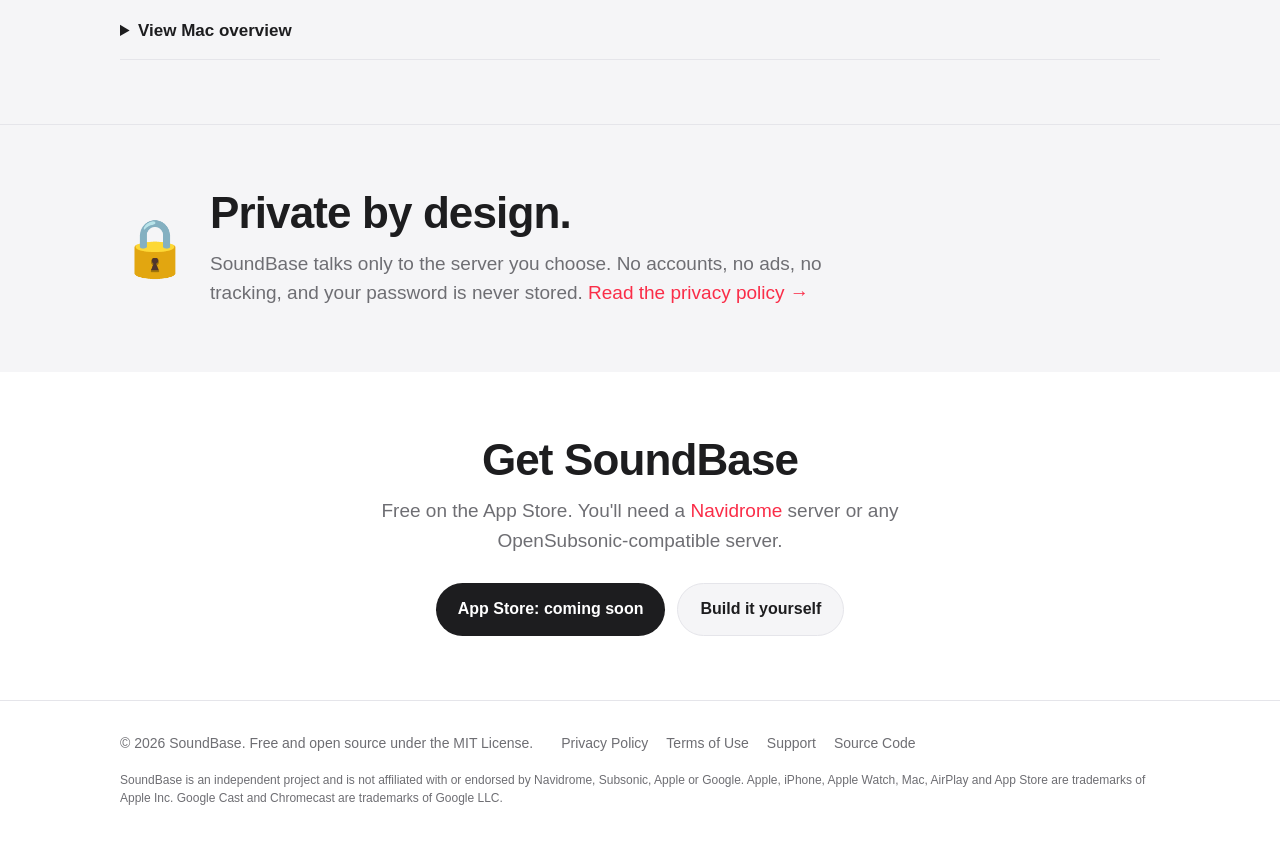
==== commit fe5eddc6: "Version the website stylesheet URL" ====
--- a/docs/index.html
+++ b/docs/index.html
@@ -10,7 +10,7 @@
 <meta property="og:image" content="assets/icon.png">
 <link rel="icon" href="assets/favicon.png">
 <link rel="apple-touch-icon" href="assets/icon.png">
-<link rel="stylesheet" href="assets/style.css">
+<link rel="stylesheet" href="assets/style.css?v=4ffb07105856">
 </head>
 <body>
 <header class="nav"><div class="wrap">
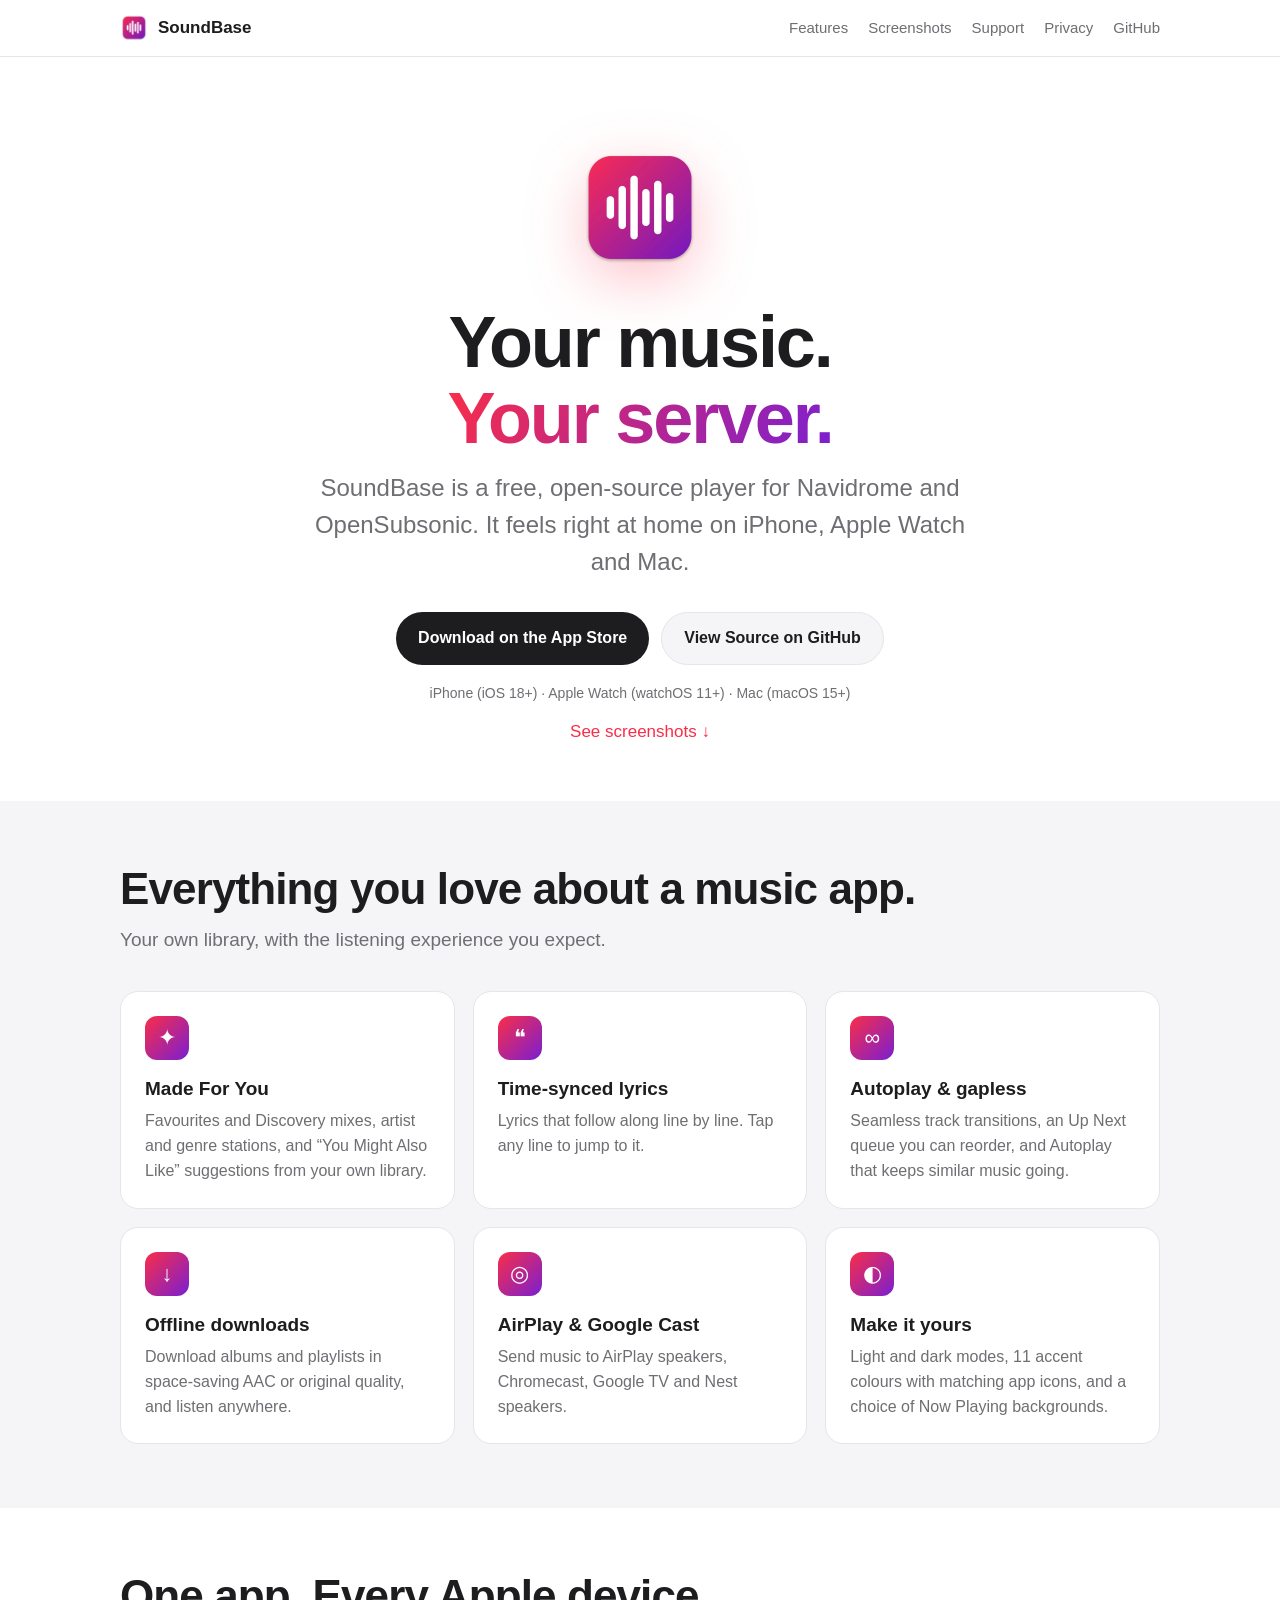
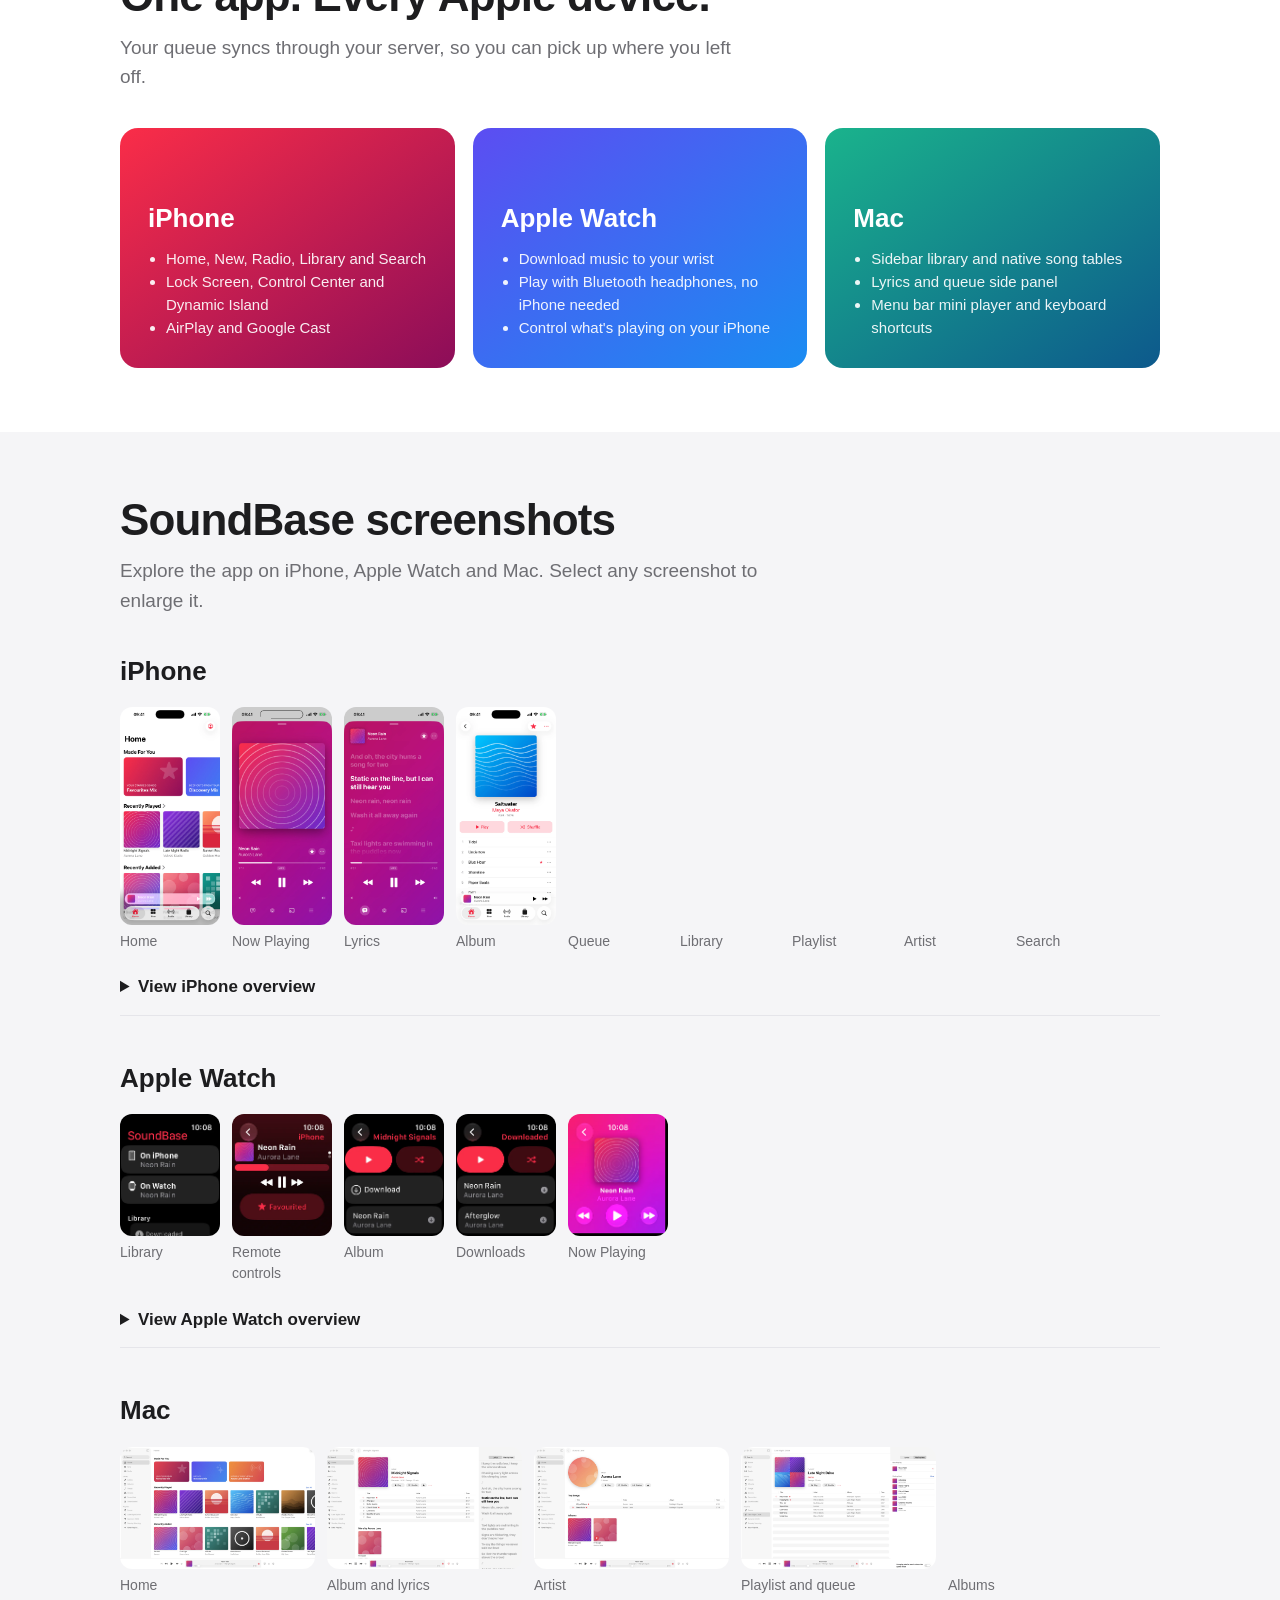
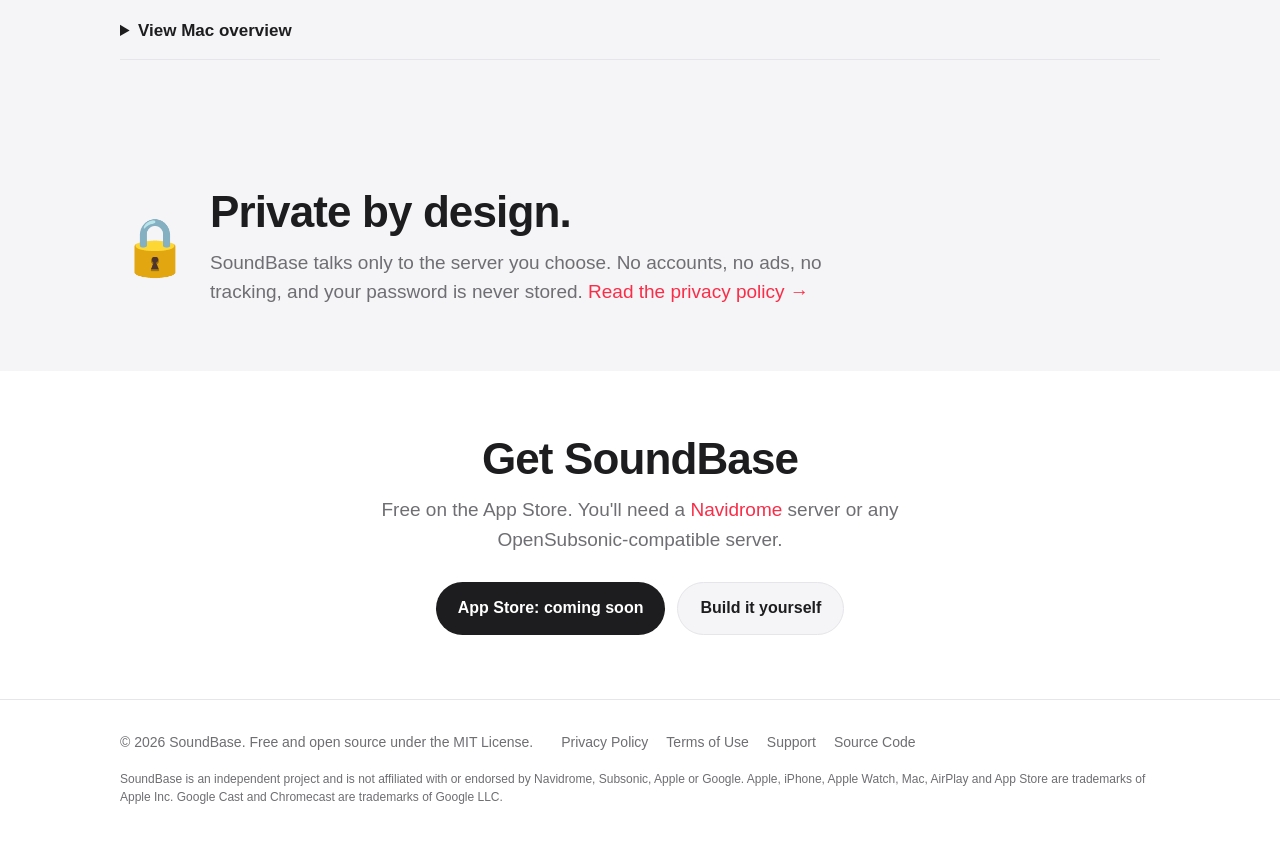
==== commit e10943c6: "Open screenshot gallery in a swipeable lightbox" ====
--- a/docs/index.html
+++ b/docs/index.html
@@ -10,7 +10,7 @@
 <meta property="og:image" content="assets/icon.png">
 <link rel="icon" href="assets/favicon.png">
 <link rel="apple-touch-icon" href="assets/icon.png">
-<link rel="stylesheet" href="assets/style.css?v=4ffb07105856">
+<link rel="stylesheet" href="assets/style.css?v=950f55f27223">
 </head>
 <body>
 <header class="nav"><div class="wrap">
@@ -168,6 +168,23 @@
   </div>
 </div></section>
 
+<dialog id="screenshot-viewer" aria-labelledby="screenshot-viewer-title">
+  <div class="viewer-toolbar">
+    <span id="screenshot-viewer-title">SoundBase screenshots</span>
+    <form method="dialog"><button type="submit" aria-label="Close screenshot" autofocus>×</button></form>
+  </div>
+  <div class="viewer-stage"><img alt="" draggable="false"></div>
+  <div class="viewer-controls">
+    <button type="button" data-step="-1" aria-label="Previous screenshot">←</button>
+    <div class="viewer-caption" aria-live="polite" aria-atomic="true">
+      <span class="viewer-name"></span>
+      <span class="viewer-count"></span>
+    </div>
+    <button type="button" data-step="1" aria-label="Next screenshot">→</button>
+  </div>
+</dialog>
+<script src="assets/gallery.js?v=0e96cab9c519" defer></script>
+
 <section class="soft"><div class="wrap privacy-banner">
   <div class="big">🔒</div>
   <div>
--- a/docs/assets/style.css
+++ b/docs/assets/style.css
@@ -91,6 +91,42 @@
 .screenshot-overview a { width: fit-content; max-width: 100%; margin-top: 12px; }
 .screenshot-overview img { max-width: min(100%, 480px); max-height: 260px; width: auto; }
 
+/* Screenshot viewer */
+html:has(#screenshot-viewer[open]) { overflow: hidden; }
+#screenshot-viewer {
+  width: min(100%, 1200px);
+  height: 100%;
+  height: 100dvh;
+  max-width: none;
+  max-height: none;
+  padding: 12px clamp(12px, 3vw, 32px);
+  border: 0;
+  background: transparent;
+  color: #fff;
+}
+#screenshot-viewer[open] { display: grid; grid-template-rows: auto minmax(0, 1fr) auto; gap: 12px; }
+#screenshot-viewer::backdrop { background: rgba(12, 12, 15, .96); }
+.viewer-toolbar, .viewer-controls { display: flex; align-items: center; justify-content: space-between; gap: 12px; }
+.viewer-toolbar { font-weight: 600; }
+.viewer-stage { display: grid; grid-template: minmax(0, 1fr) / minmax(0, 1fr); place-items: center; touch-action: pinch-zoom; user-select: none; }
+.viewer-stage img { display: block; max-width: 100%; max-height: 100%; object-fit: contain; }
+.viewer-caption { text-align: center; font-size: 15px; }
+.viewer-count { display: block; color: #c3c3ca; font-size: 13px; }
+#screenshot-viewer button {
+  flex: none;
+  width: 44px;
+  height: 44px;
+  border: 1px solid #63636b;
+  border-radius: 50%;
+  background: #27272d;
+  color: inherit;
+  font: inherit;
+  font-size: 24px;
+  cursor: pointer;
+}
+#screenshot-viewer button:hover { background: #42424b; }
+#screenshot-viewer button:focus-visible { outline: 2px solid #fff; outline-offset: 3px; }
+
 .privacy-banner { display: flex; gap: 20px; align-items: center; flex-wrap: wrap; }
 .privacy-banner .big { font-size: 56px; }
 
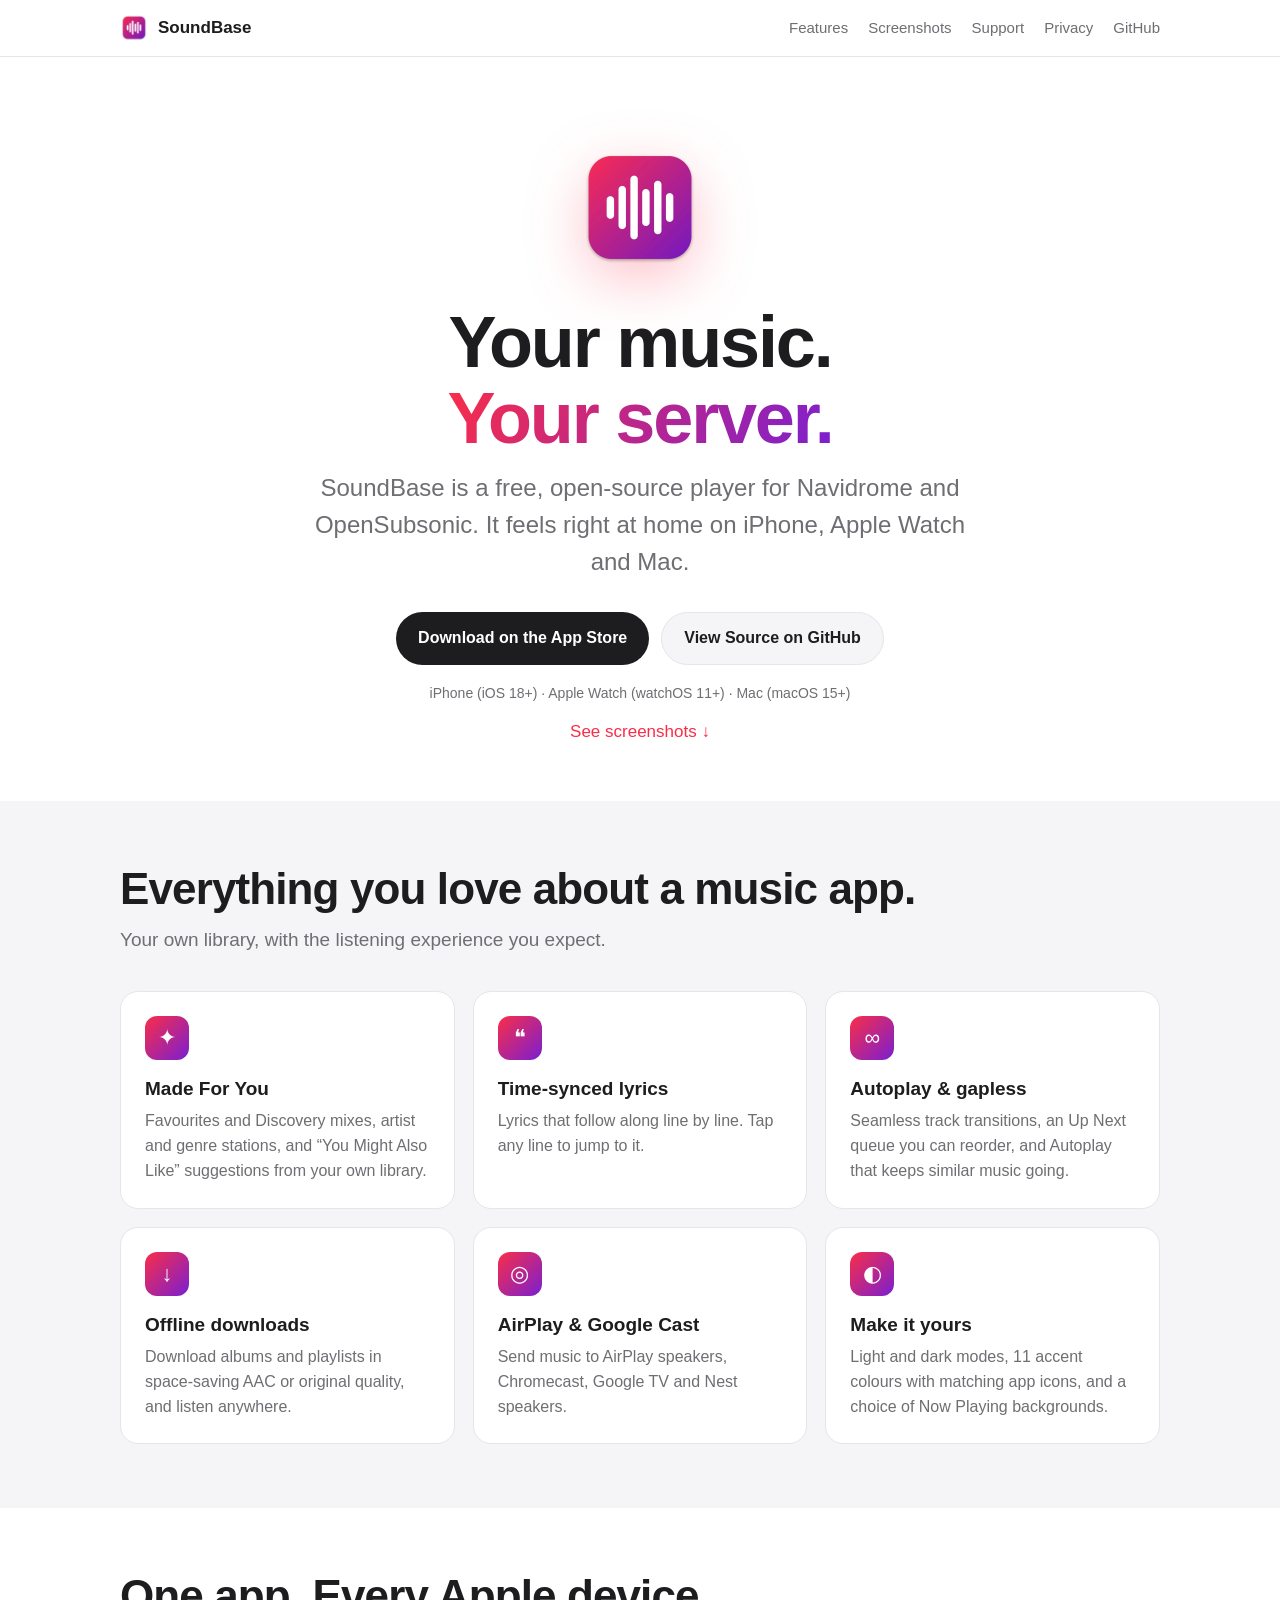
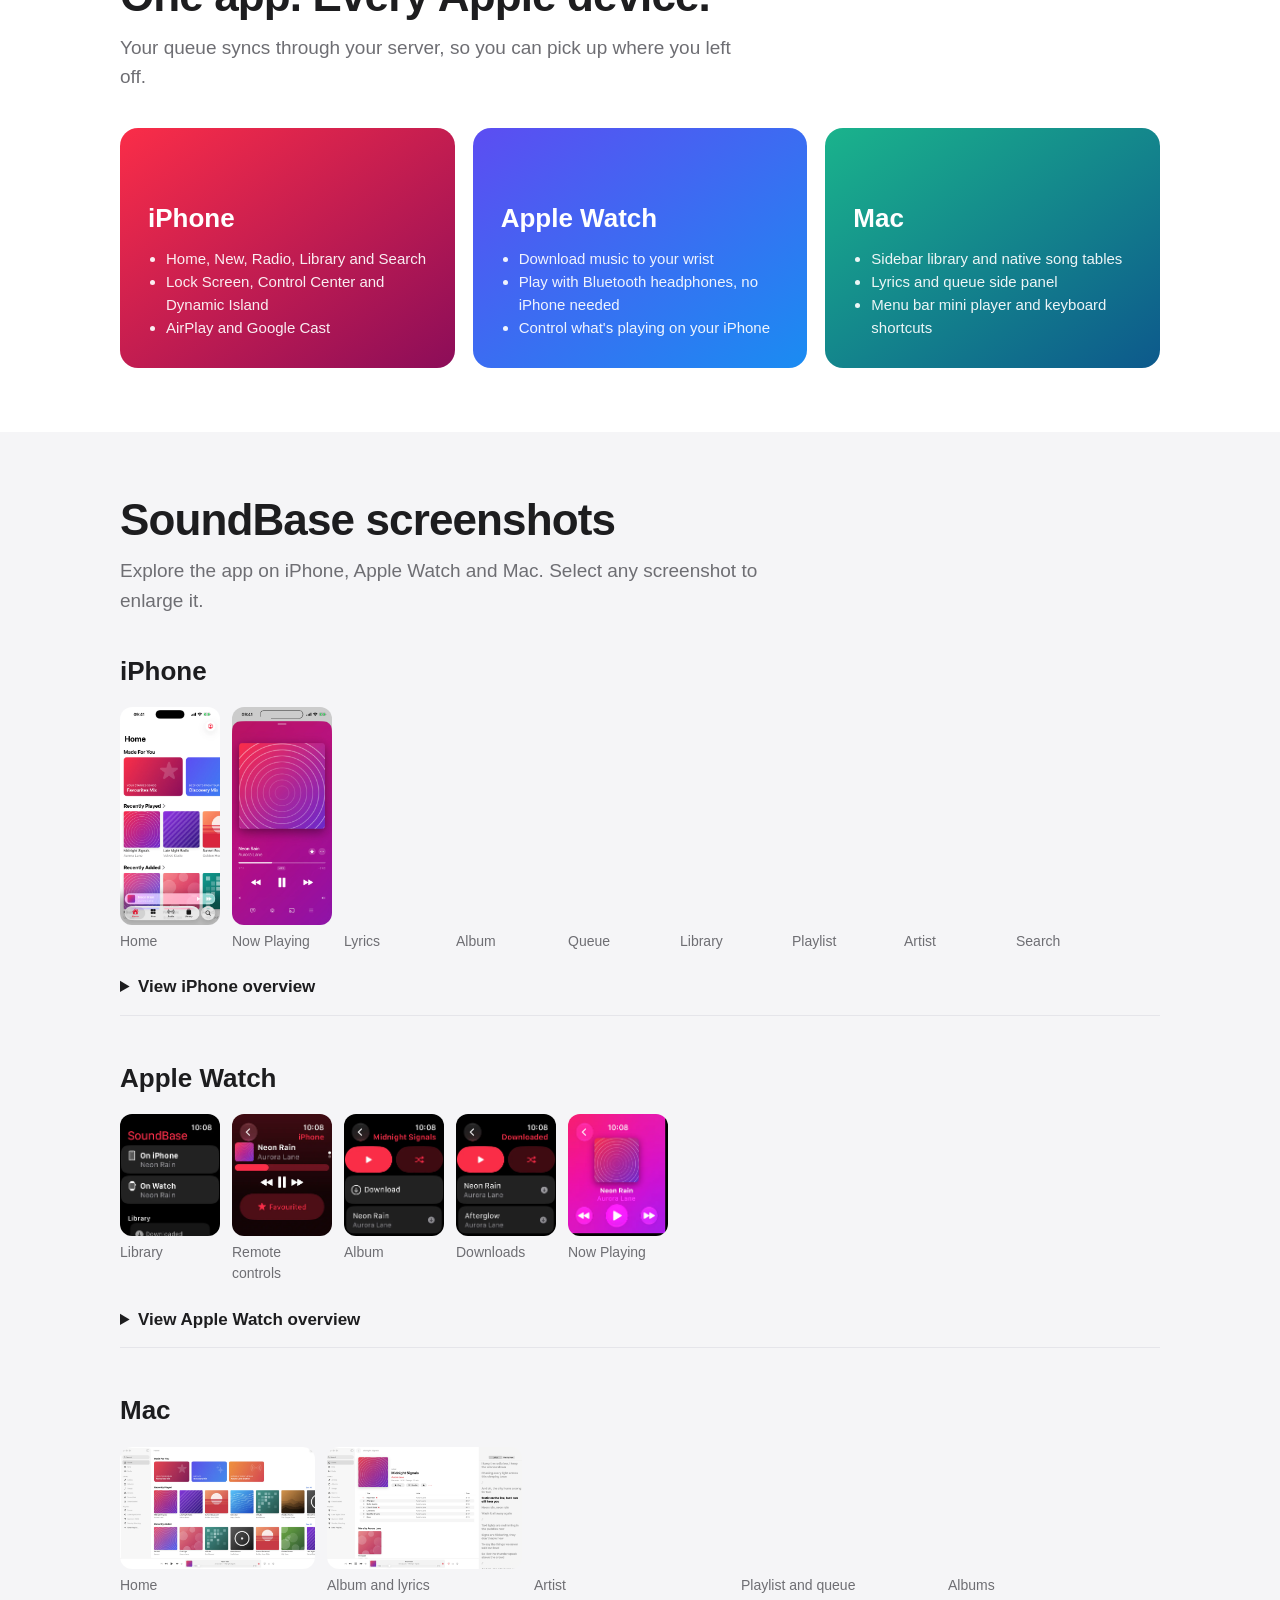
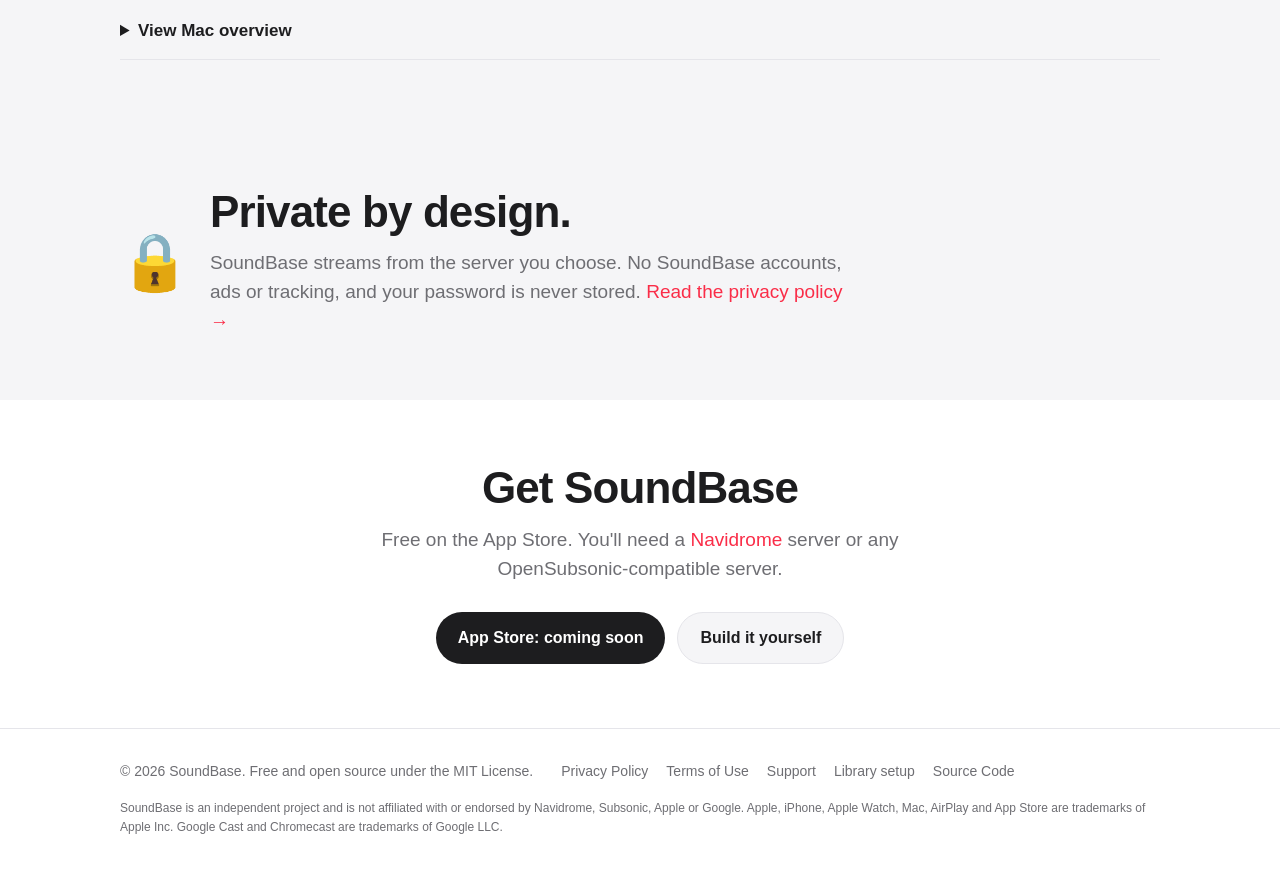
==== commit 678f300b: "Publish SoundBase library setup and recovery retention" ====
--- a/docs/index.html
+++ b/docs/index.html
@@ -10,7 +10,7 @@
 <meta property="og:image" content="assets/icon.png">
 <link rel="icon" href="assets/favicon.png">
 <link rel="apple-touch-icon" href="assets/icon.png">
-<link rel="stylesheet" href="assets/style.css?v=950f55f27223">
+<link rel="stylesheet" href="assets/style.css?v=e8a472062307">
 </head>
 <body>
 <header class="nav"><div class="wrap">
@@ -189,7 +189,7 @@
   <div class="big">🔒</div>
   <div>
     <h2>Private by design.</h2>
-    <p class="section-lede" style="margin:0">SoundBase talks only to the server you choose. No accounts, no ads, no tracking, and your password is never stored. <a href="privacy.html">Read the privacy policy →</a></p>
+    <p class="section-lede" style="margin:0">SoundBase streams from the server you choose. No SoundBase accounts, ads or tracking, and your password is never stored. <a href="privacy.html">Read the privacy policy →</a></p>
   </div>
 </div></section>
 
@@ -205,7 +205,7 @@
 </main>
 <footer><div class="wrap">
   <span>© 2026 SoundBase. Free and open source under the MIT License.</span>
-  <span class="links"><a href="privacy.html">Privacy Policy</a><a href="terms.html">Terms of Use</a><a href="support.html">Support</a><a href="https://github.com/werket-werk/SoundBase">Source Code</a></span>
+  <span class="links"><a href="privacy.html">Privacy Policy</a><a href="terms.html">Terms of Use</a><a href="support.html">Support</a><a href="library-setup.html">Library setup</a><a href="https://github.com/werket-werk/SoundBase">Source Code</a></span>
   <span class="fine">SoundBase is an independent project and is not affiliated with or endorsed by Navidrome, Subsonic, Apple or Google. Apple, iPhone, Apple Watch, Mac, AirPlay and App Store are trademarks of Apple Inc. Google Cast and Chromecast are trademarks of Google LLC.</span>
 </div></footer>
 </body>
--- a/docs/assets/style.css
+++ b/docs/assets/style.css
@@ -139,6 +139,9 @@
 .doc h3 { font-size: 19px; margin: 24px 0 8px; }
 .doc p, .doc li { color: var(--text); }
 .doc ul { padding-left: 22px; }
+.doc pre { overflow-x: auto; padding: 16px; border: 1px solid var(--line); border-radius: 10px; background: var(--bg-soft); }
+.doc pre code { white-space: pre; }
+.doc :not(pre) > code { overflow-wrap: anywhere; }
 .doc table { width: 100%; border-collapse: collapse; font-size: 15px; margin: 12px 0; display: block; overflow-x: auto; }
 .doc th, .doc td { text-align: left; padding: 10px 12px; border-bottom: 1px solid var(--line); vertical-align: top; }
 .doc th { background: var(--bg-soft); }
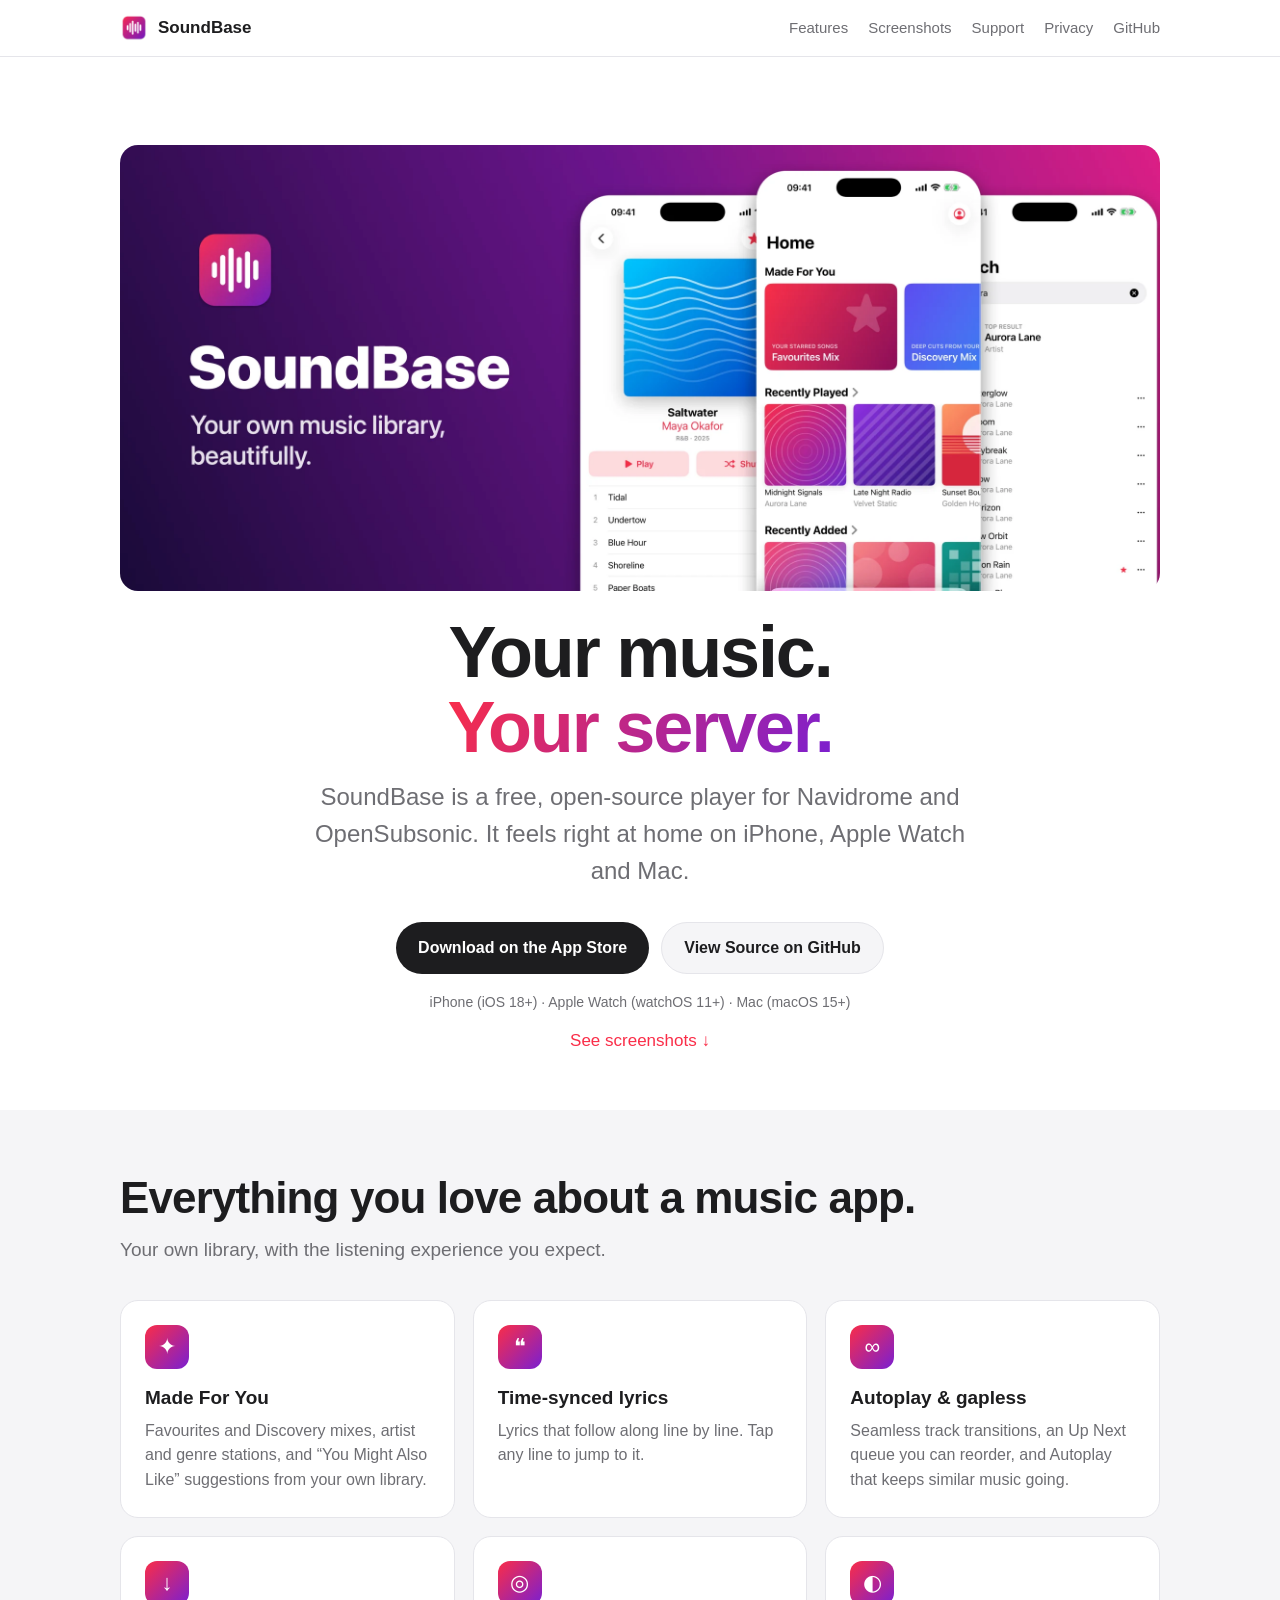
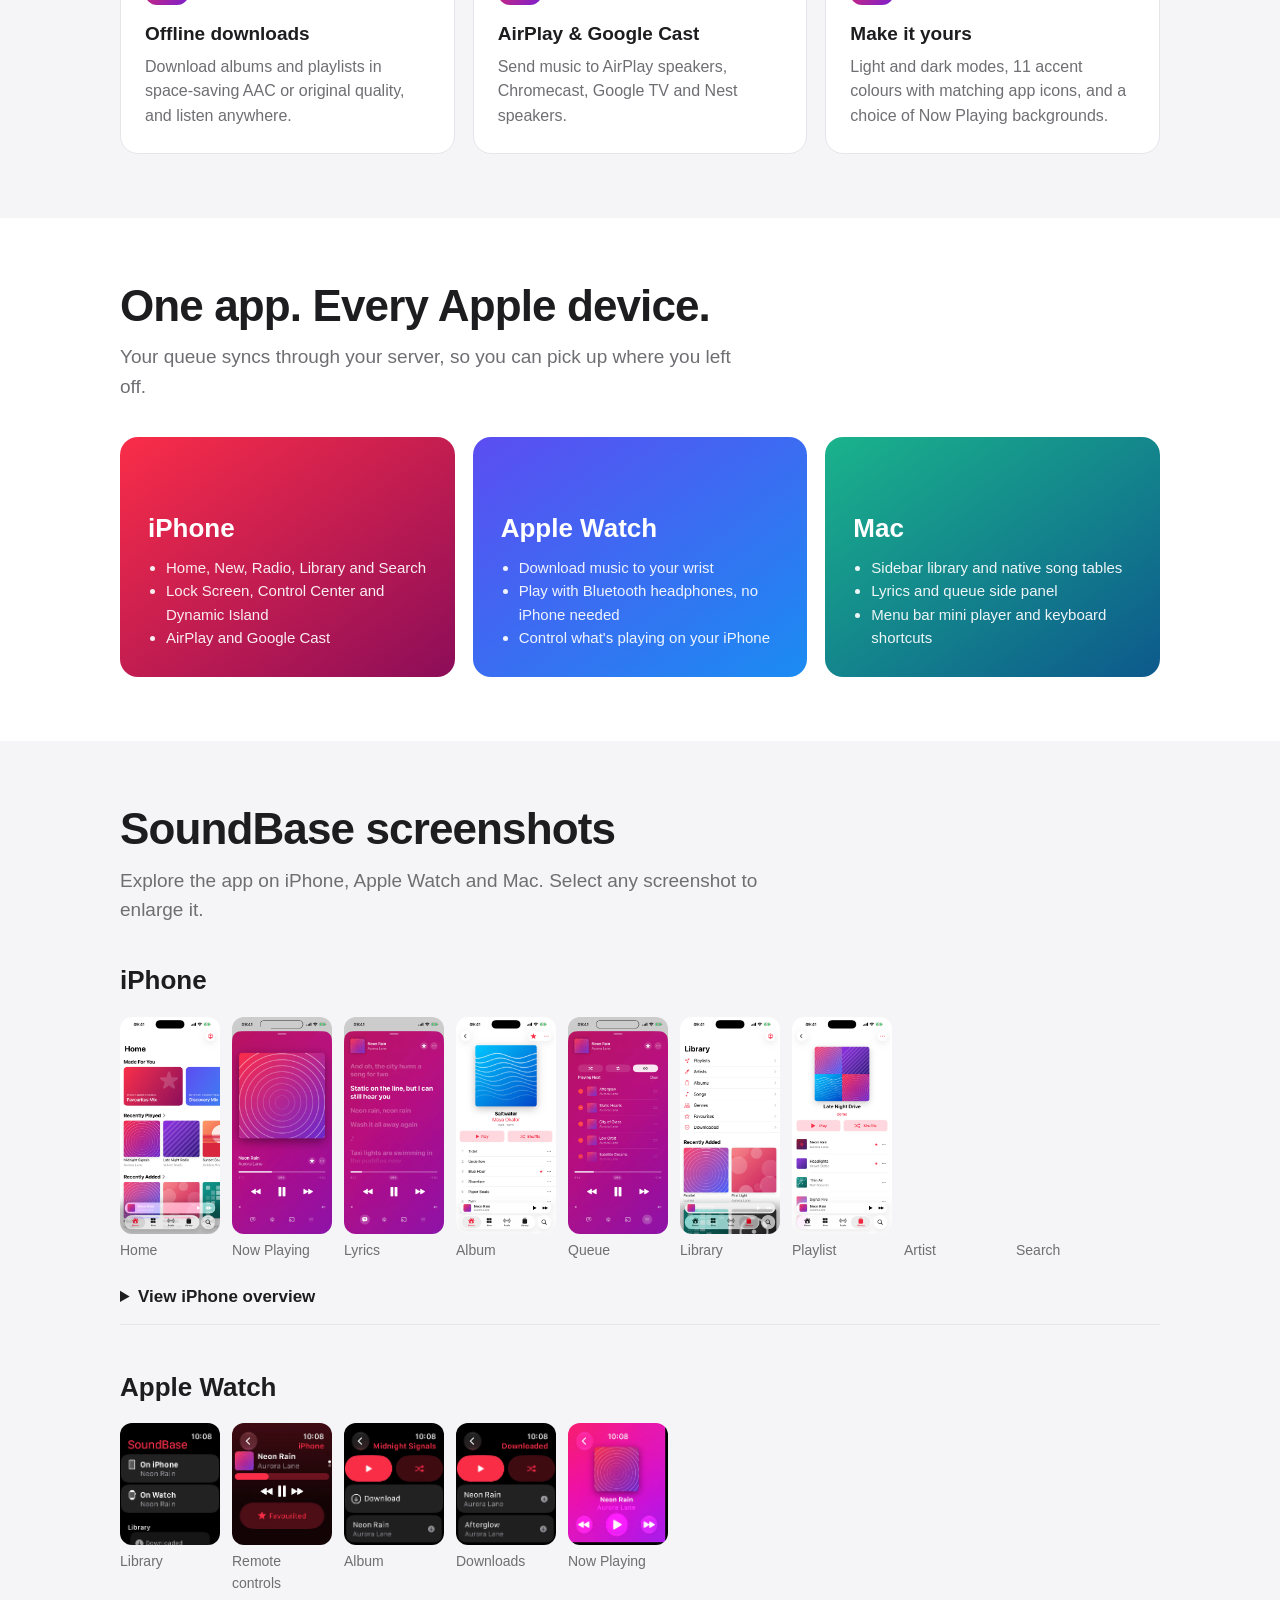
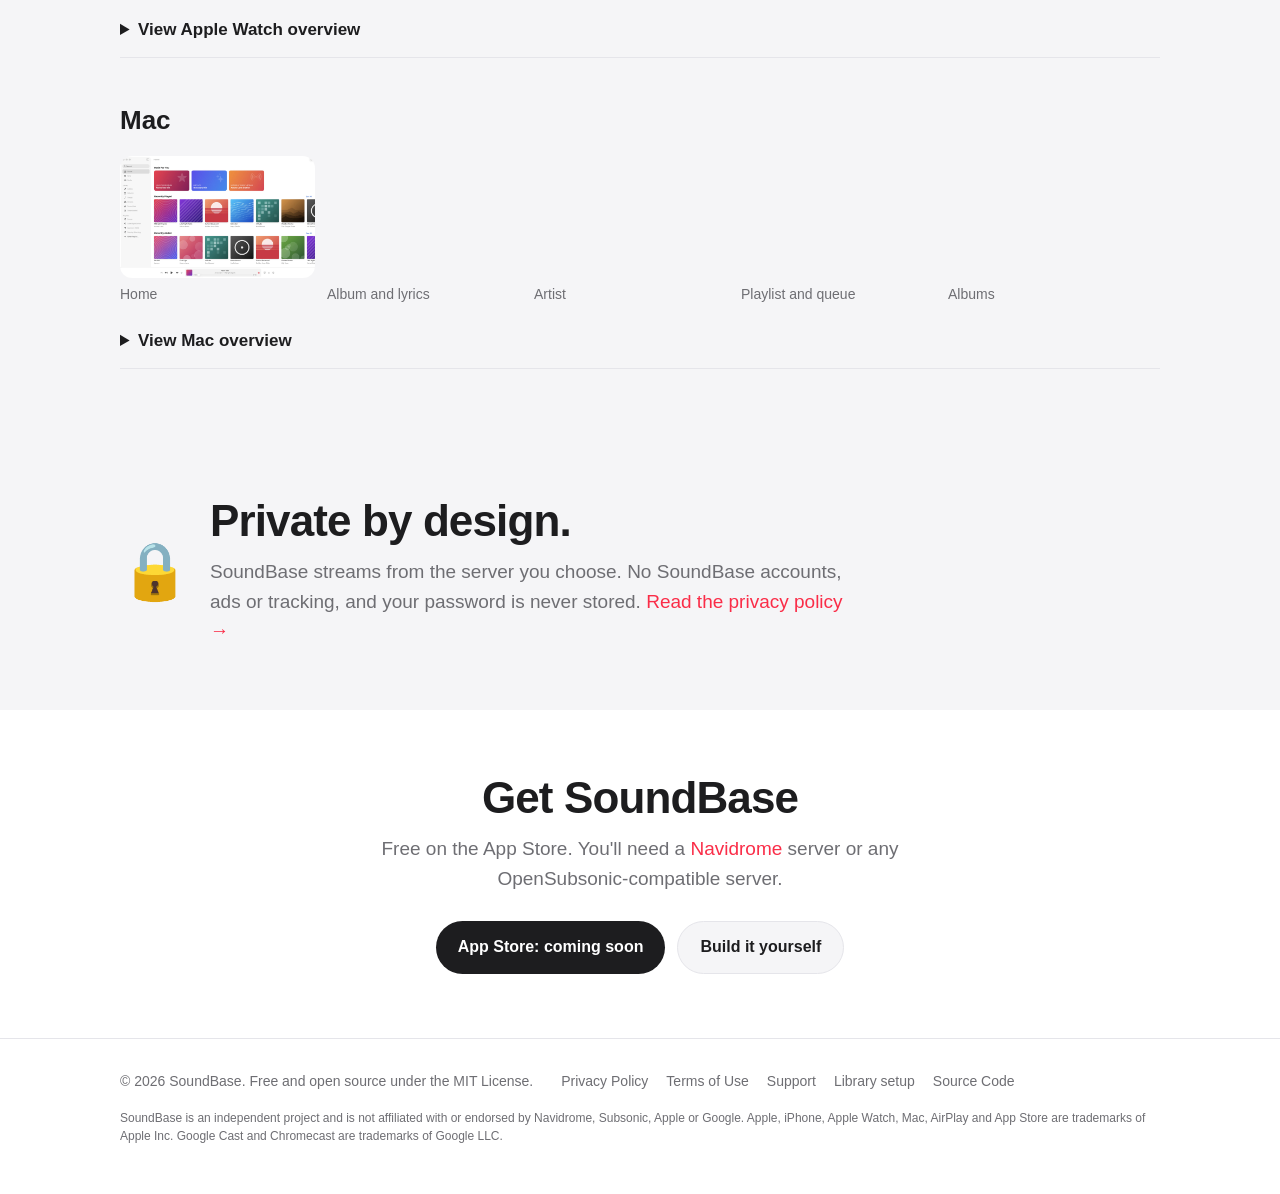
==== commit 9216c0aa: "Update SoundBase website promotional artwork" ====
--- a/docs/index.html
+++ b/docs/index.html
@@ -10,7 +10,7 @@
 <meta property="og:image" content="assets/icon.png">
 <link rel="icon" href="assets/favicon.png">
 <link rel="apple-touch-icon" href="assets/icon.png">
-<link rel="stylesheet" href="assets/style.css?v=e8a472062307">
+<link rel="stylesheet" href="assets/style.css?v=promo-images">
 </head>
 <body>
 <header class="nav"><div class="wrap">
@@ -26,7 +26,7 @@
 <main>
 
 <section class="hero"><div class="wrap">
-  <img class="app-icon" src="assets/icon.png" alt="SoundBase app icon">
+  <img class="hero-banner" src="assets/screenshots/header.webp" width="2160" height="926" alt="SoundBase. Your own music library, beautifully. Preview of Album, Home and Search on iPhone." fetchpriority="high">
   <h1>Your music.<br><span>Your server.</span></h1>
   <p class="lede">SoundBase is a free, open-source player for Navidrome and OpenSubsonic. It feels right at home on iPhone, Apple Watch and Mac.</p>
   <div class="buttons">
@@ -105,7 +105,7 @@
     </div>
     <details class="screenshot-overview">
       <summary>View iPhone overview</summary>
-      <a href="assets/screenshots/iphone-overview.webp" aria-label="Enlarge iPhone overview"><img src="assets/screenshots/iphone-overview.webp" width="1470" height="1278" alt="Combined preview of SoundBase on iPhone" loading="lazy" decoding="async"></a>
+      <a href="assets/screenshots/search-results.webp" aria-label="Enlarge iPhone overview"><img src="assets/screenshots/search-results.webp" width="2160" height="1440" alt="SoundBase on iPhone showing the Saltwater album, Home and search results for Aurora Lane" loading="lazy" decoding="async"></a>
     </details>
   </div>
   <div class="screenshot-group">
--- a/docs/assets/style.css
+++ b/docs/assets/style.css
@@ -43,7 +43,7 @@
 
 /* Hero */
 .hero { text-align: center; padding: 88px 0 56px; }
-.hero img.app-icon { width: 128px; height: 128px; filter: drop-shadow(0 18px 30px rgba(250, 45, 72, .3)); }
+.hero-banner { display: block; width: 100%; height: auto; border-radius: var(--radius); }
 .hero h1 { font-size: clamp(40px, 7vw, 72px); line-height: 1.05; letter-spacing: -0.03em; margin: 24px 0 12px; }
 .hero h1 span { background: linear-gradient(120deg, var(--accent), var(--accent-2)); -webkit-background-clip: text; background-clip: text; color: transparent; }
 .hero p.lede { font-size: clamp(19px, 2.4vw, 24px); color: var(--muted); max-width: 680px; margin: 0 auto 32px; }
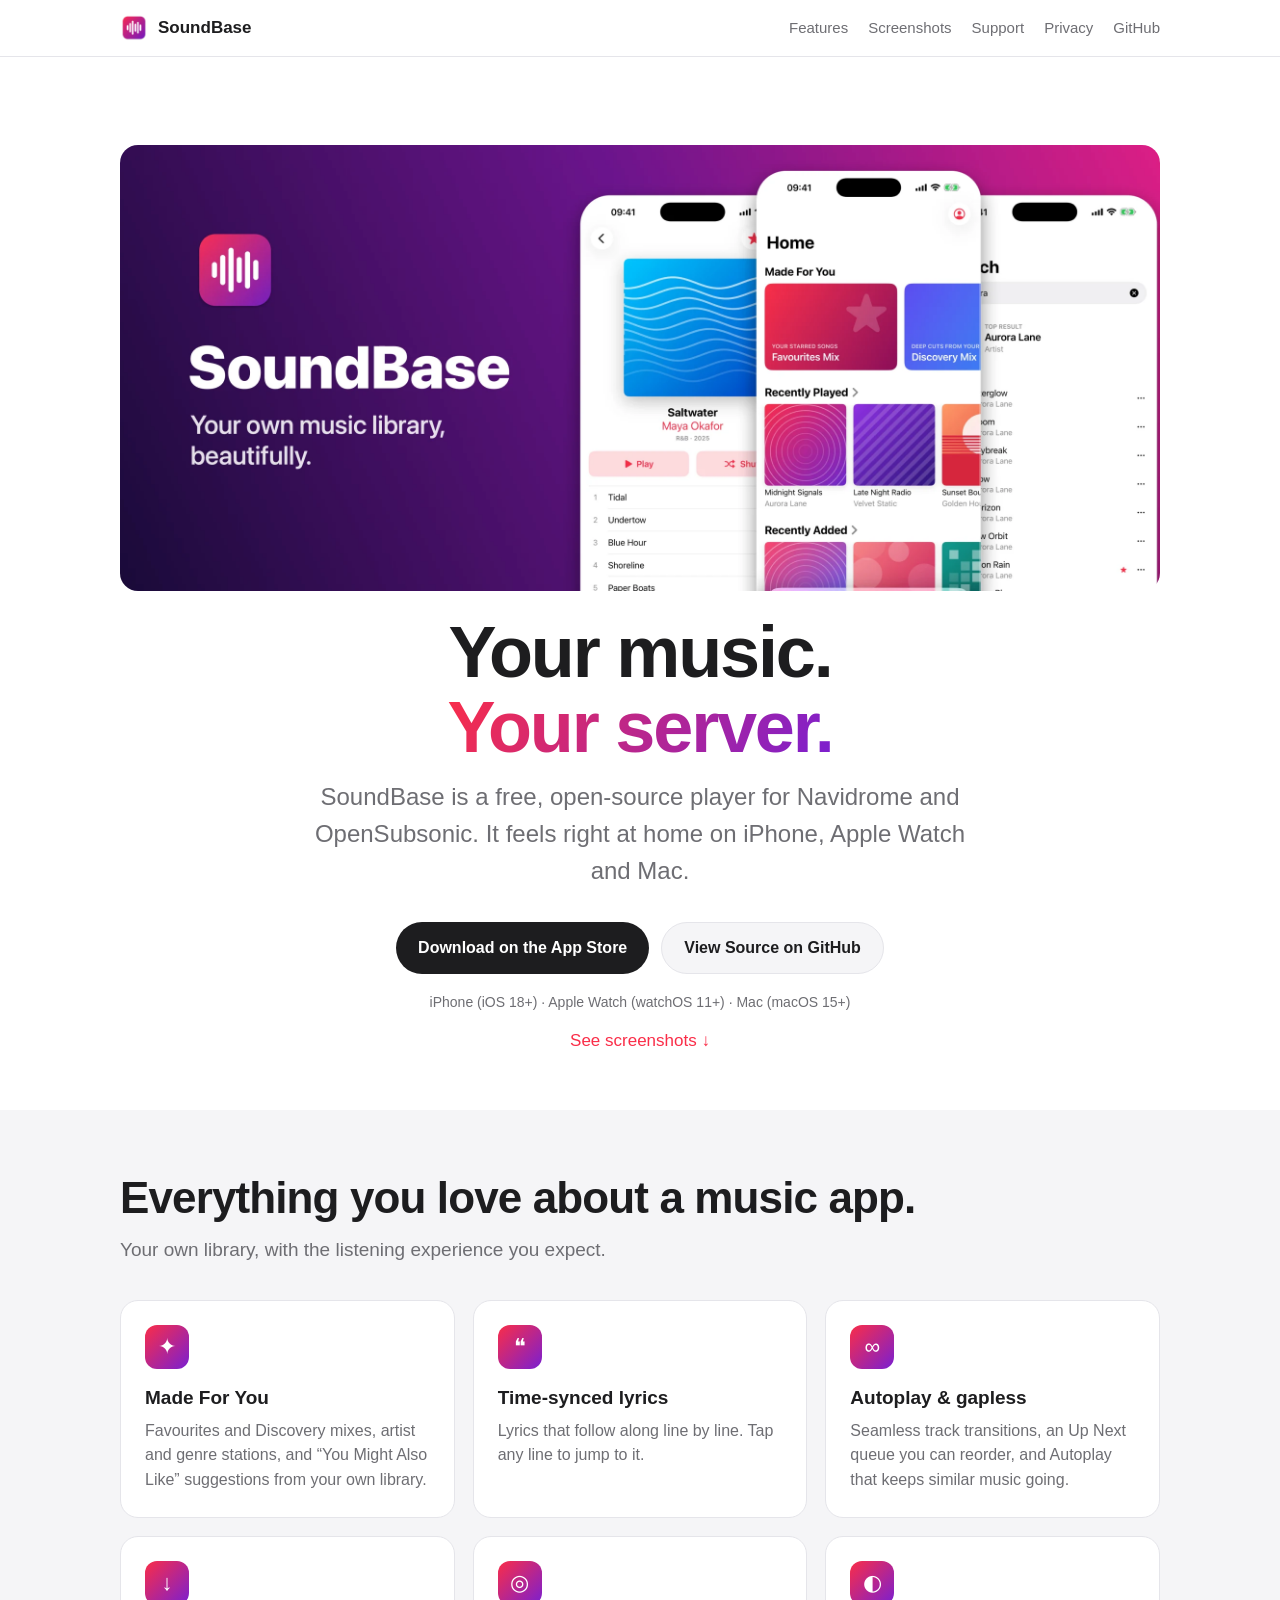
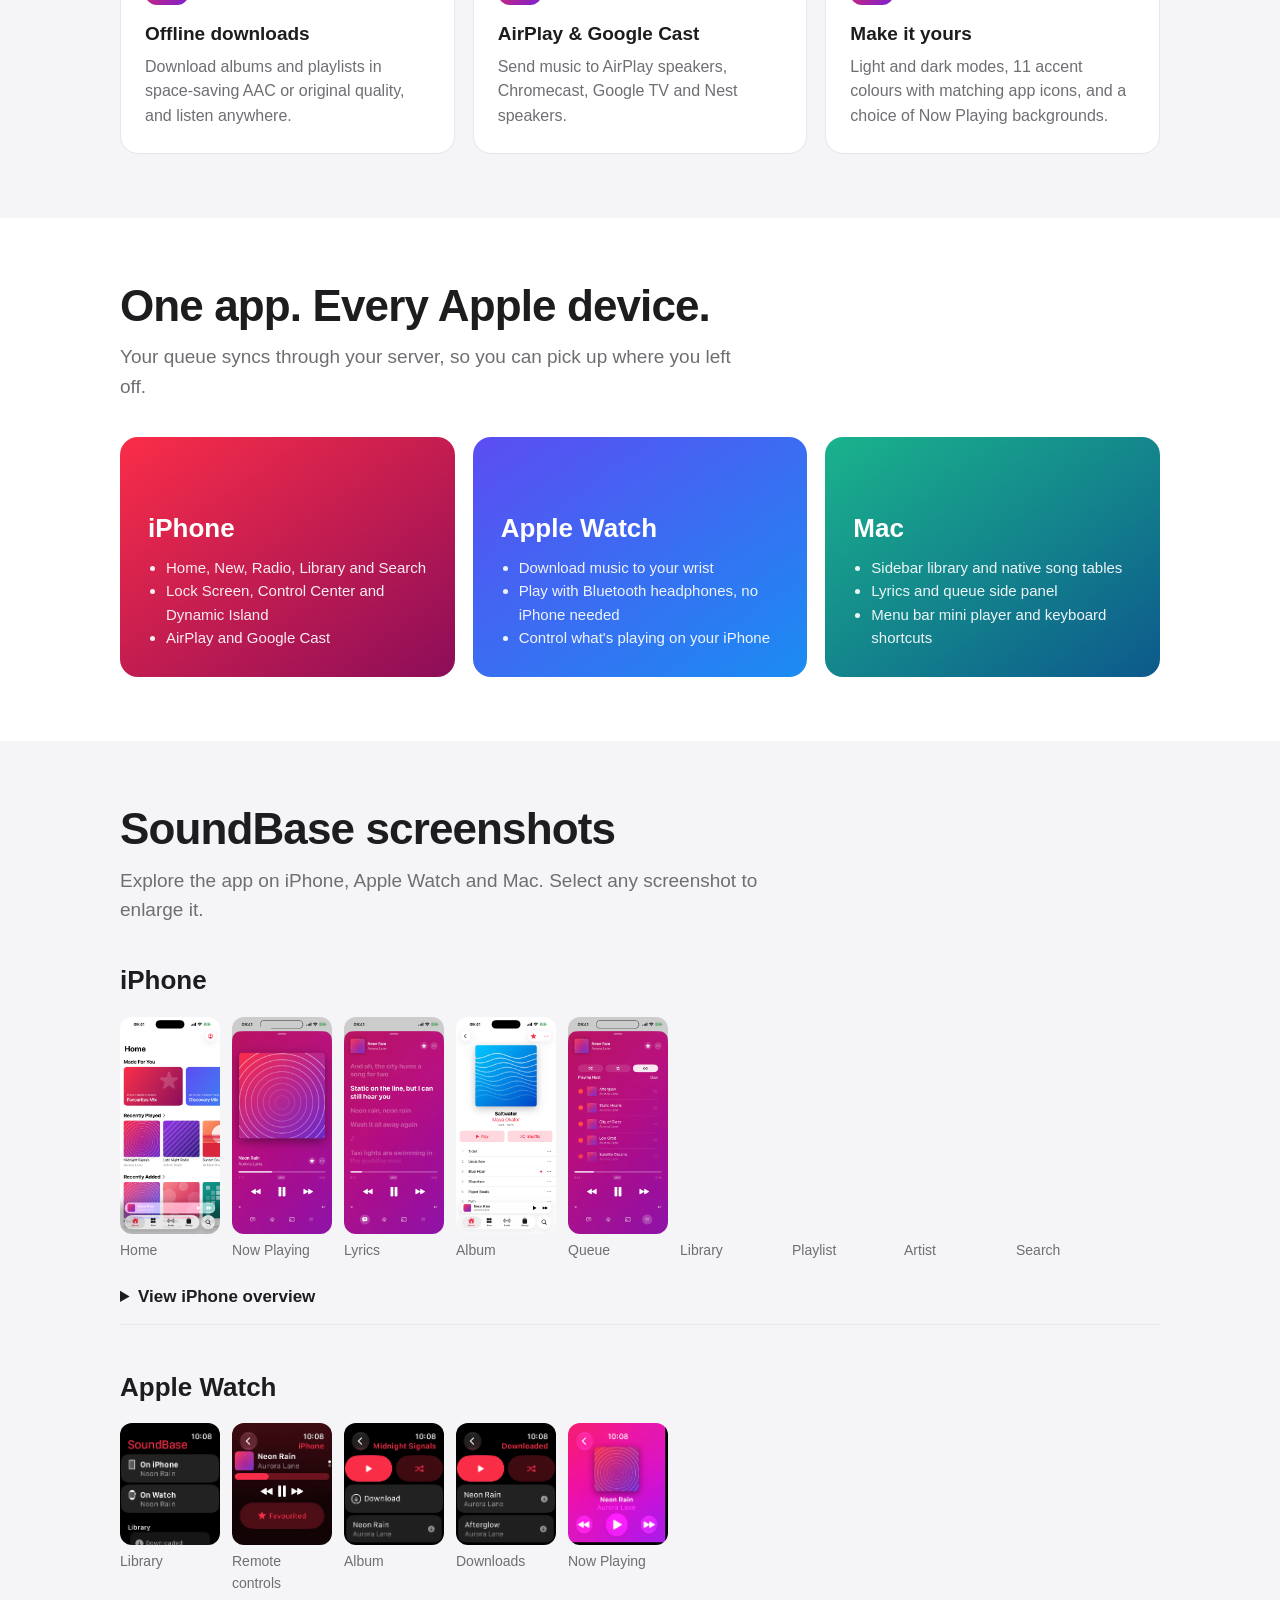
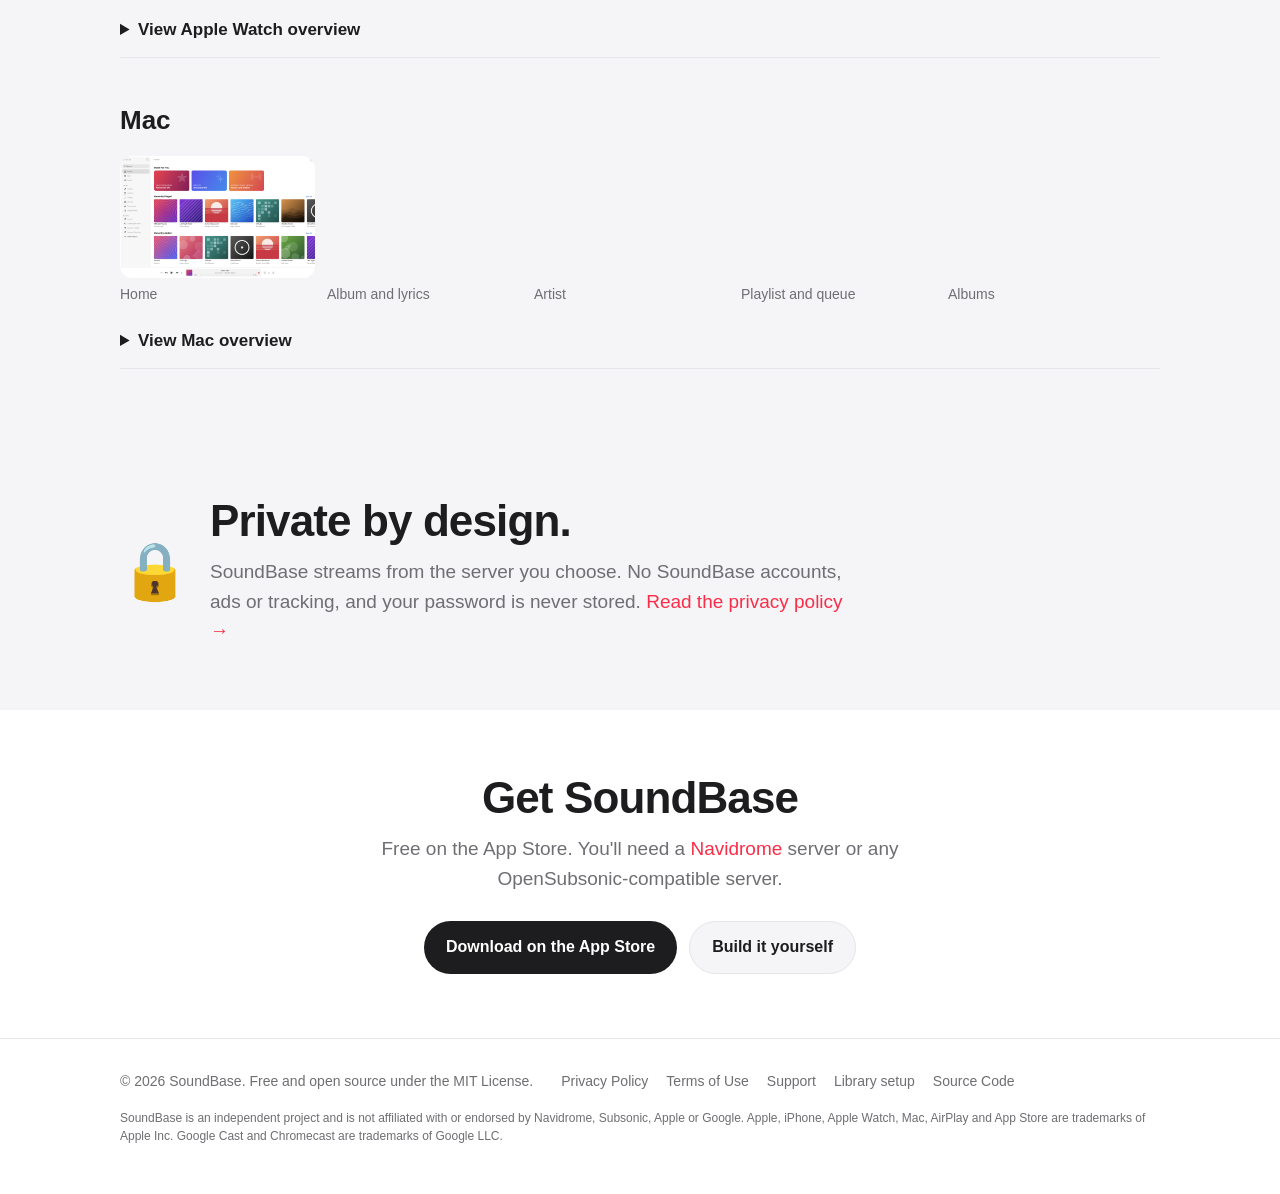
==== commit f856adf7: "Link website and README to the App Store listing Co-Authored-By: Claude Sonnet 5.5 <noreply@anthropi" ====
--- a/docs/index.html
+++ b/docs/index.html
@@ -7,7 +7,11 @@
 <meta name="description" content="A free, open-source music player for Navidrome and OpenSubsonic servers on iPhone, Apple Watch and Mac.">
 <meta property="og:title" content="SoundBase — Your Navidrome music, beautifully">
 <meta property="og:description" content="A free, open-source music player for Navidrome and OpenSubsonic servers on iPhone, Apple Watch and Mac.">
-<meta property="og:image" content="assets/icon.png">
+<meta property="og:type" content="website">
+<meta property="og:url" content="https://werket-werk.github.io/SoundBase/">
+<meta property="og:image" content="https://werket-werk.github.io/SoundBase/assets/icon.png">
+<meta name="twitter:card" content="summary">
+<meta name="apple-itunes-app" content="app-id=6832102460">
 <link rel="icon" href="assets/favicon.png">
 <link rel="apple-touch-icon" href="assets/icon.png">
 <link rel="stylesheet" href="assets/style.css?v=promo-images">
@@ -30,7 +34,7 @@
   <h1>Your music.<br><span>Your server.</span></h1>
   <p class="lede">SoundBase is a free, open-source player for Navidrome and OpenSubsonic. It feels right at home on iPhone, Apple Watch and Mac.</p>
   <div class="buttons">
-    <a class="btn primary" href="#download">Download on the App Store</a>
+    <a class="btn primary" href="https://apps.apple.com/app/id6832102460">Download on the App Store</a>
     <a class="btn secondary" href="https://github.com/werket-werk/SoundBase">View Source on GitHub</a>
   </div>
   <p class="platforms">iPhone (iOS 18+) · Apple Watch (watchOS 11+) · Mac (macOS 15+)</p>
@@ -197,7 +201,7 @@
   <h2>Get SoundBase</h2>
   <p class="section-lede" style="margin:0 auto 28px">Free on the App Store. You'll need a <a href="https://www.navidrome.org">Navidrome</a> server or any OpenSubsonic-compatible server.</p>
   <div class="buttons">
-    <a class="btn primary" href="#download">App Store: coming soon</a>
+    <a class="btn primary" href="https://apps.apple.com/app/id6832102460">Download on the App Store</a>
     <a class="btn secondary" href="https://github.com/werket-werk/SoundBase">Build it yourself</a>
   </div>
 </div></section>
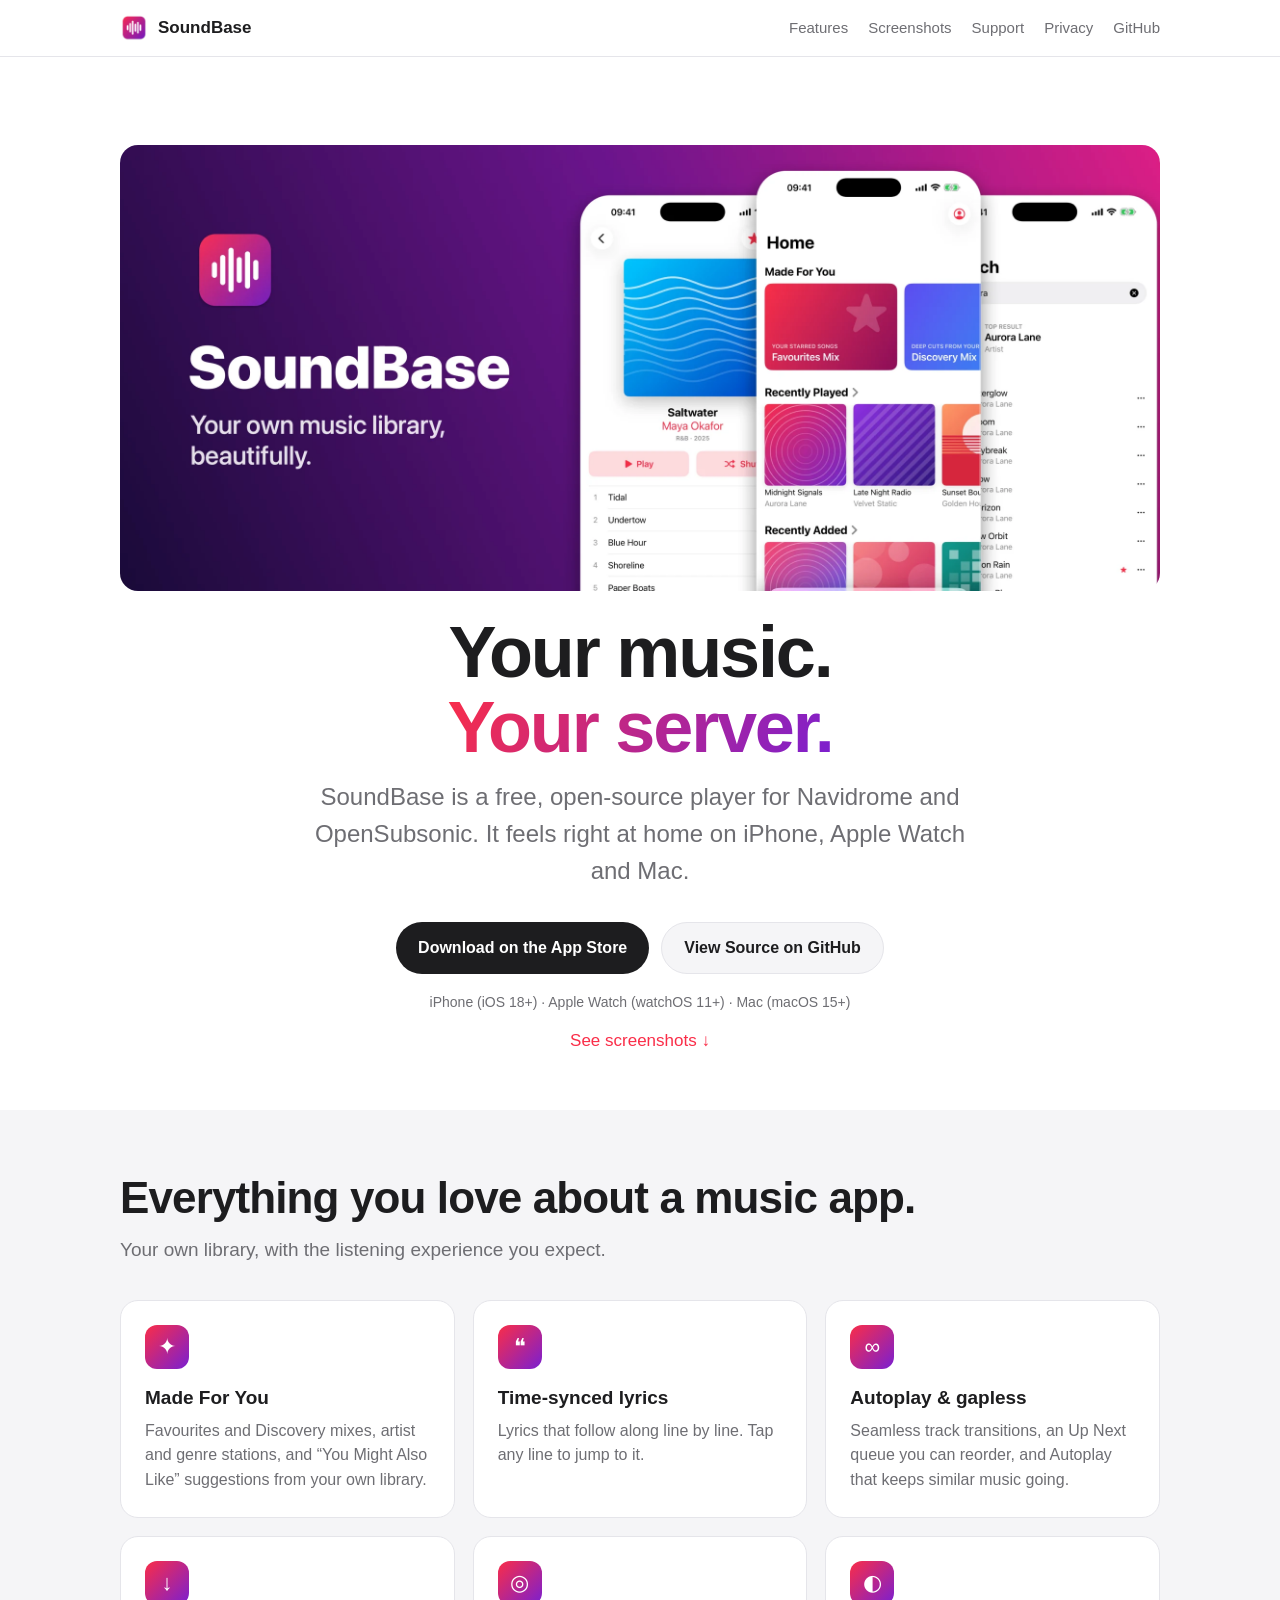
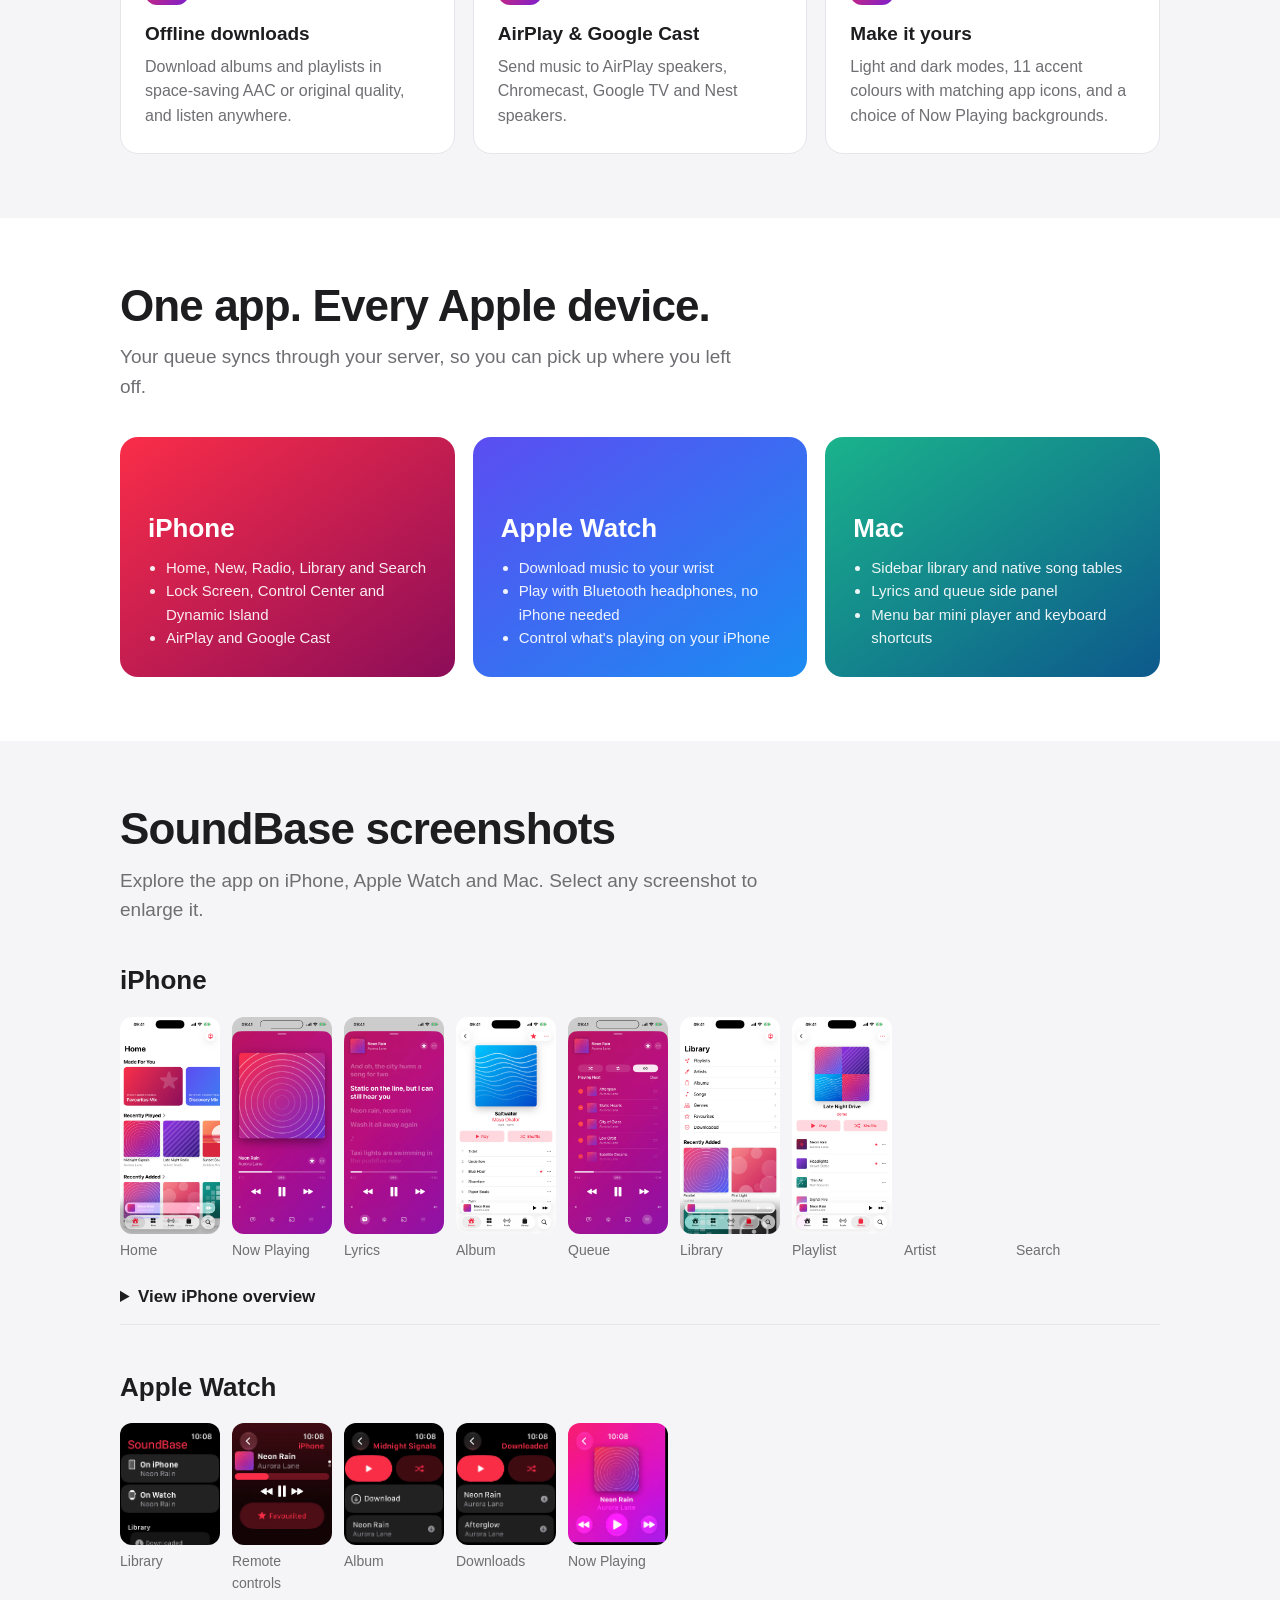
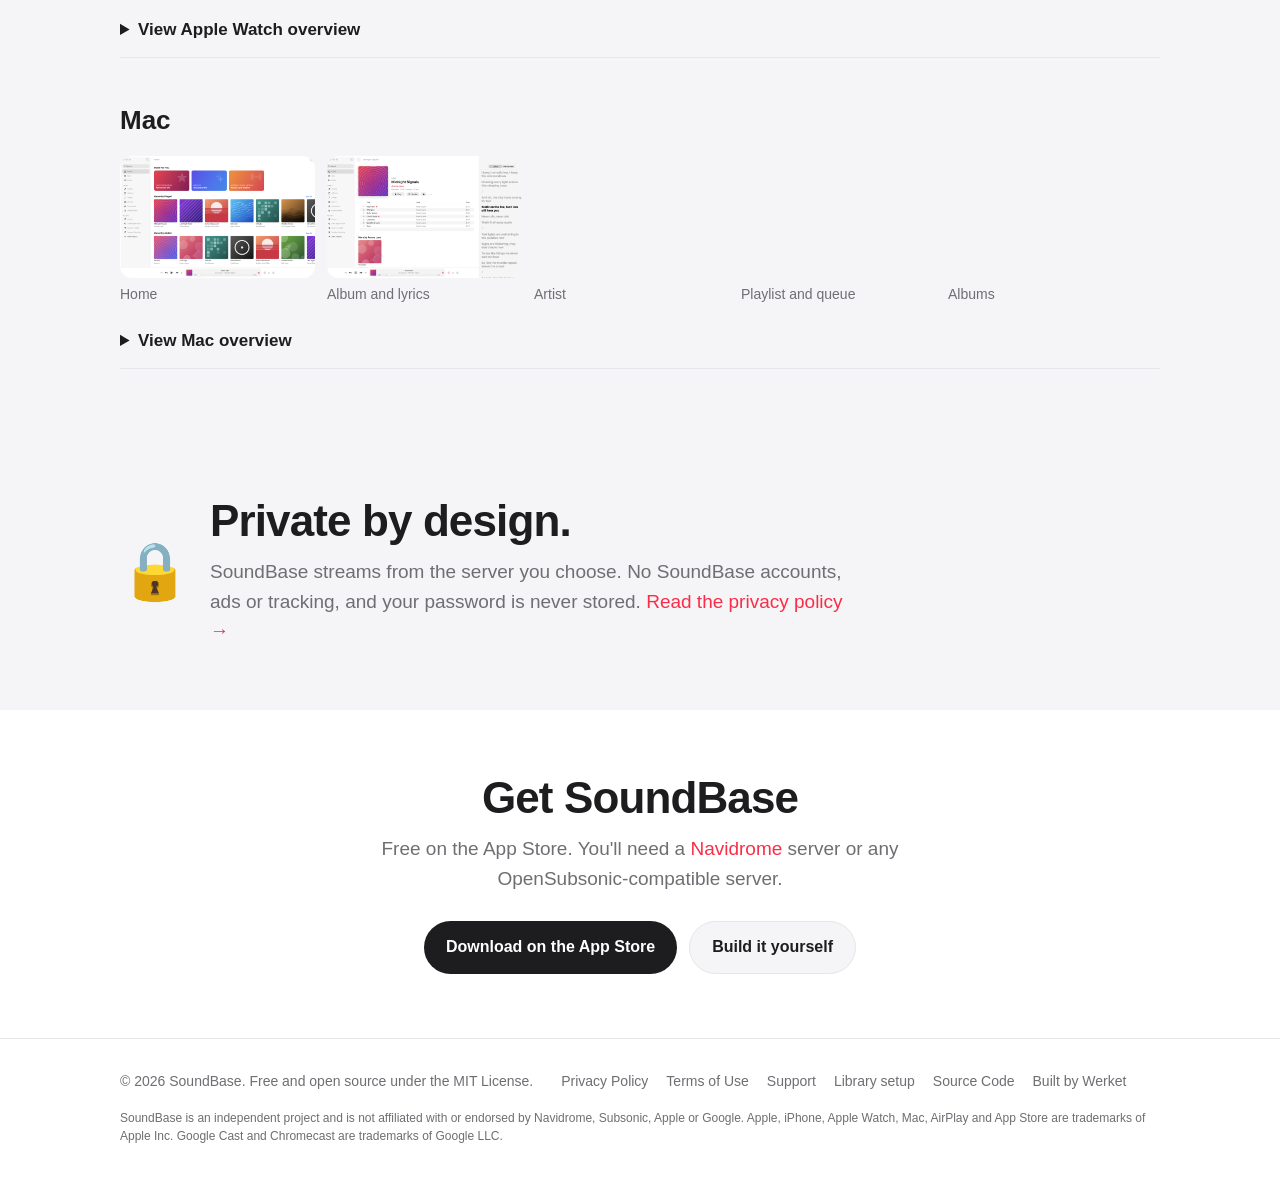
==== commit 101cf010: "Add Werket credit to website footer" ====
--- a/docs/index.html
+++ b/docs/index.html
@@ -209,7 +209,7 @@
 </main>
 <footer><div class="wrap">
   <span>© 2026 SoundBase. Free and open source under the MIT License.</span>
-  <span class="links"><a href="privacy.html">Privacy Policy</a><a href="terms.html">Terms of Use</a><a href="support.html">Support</a><a href="library-setup.html">Library setup</a><a href="https://github.com/werket-werk/SoundBase">Source Code</a></span>
+  <span class="links"><a href="privacy.html">Privacy Policy</a><a href="terms.html">Terms of Use</a><a href="support.html">Support</a><a href="library-setup.html">Library setup</a><a href="https://github.com/werket-werk/SoundBase">Source Code</a><a href="https://werket.com.au">Built by Werket</a></span>
   <span class="fine">SoundBase is an independent project and is not affiliated with or endorsed by Navidrome, Subsonic, Apple or Google. Apple, iPhone, Apple Watch, Mac, AirPlay and App Store are trademarks of Apple Inc. Google Cast and Chromecast are trademarks of Google LLC.</span>
 </div></footer>
 </body>
